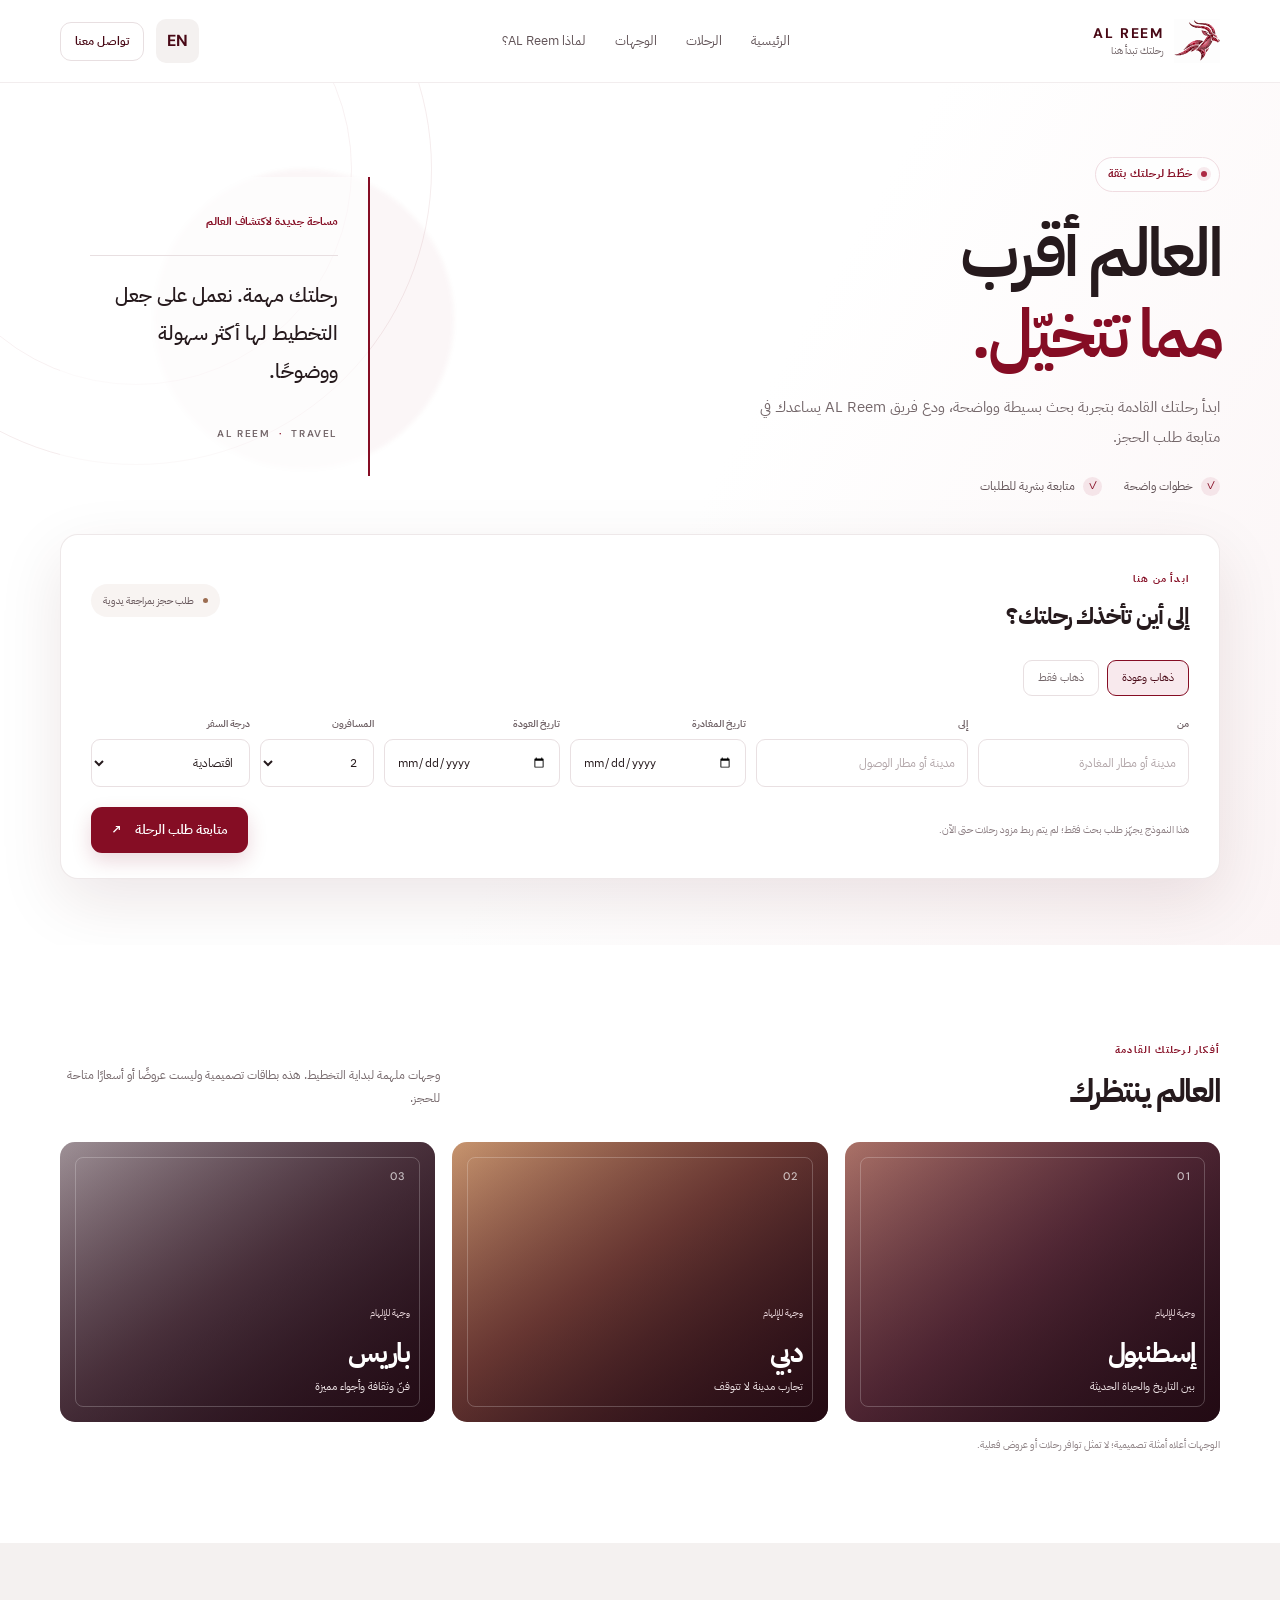
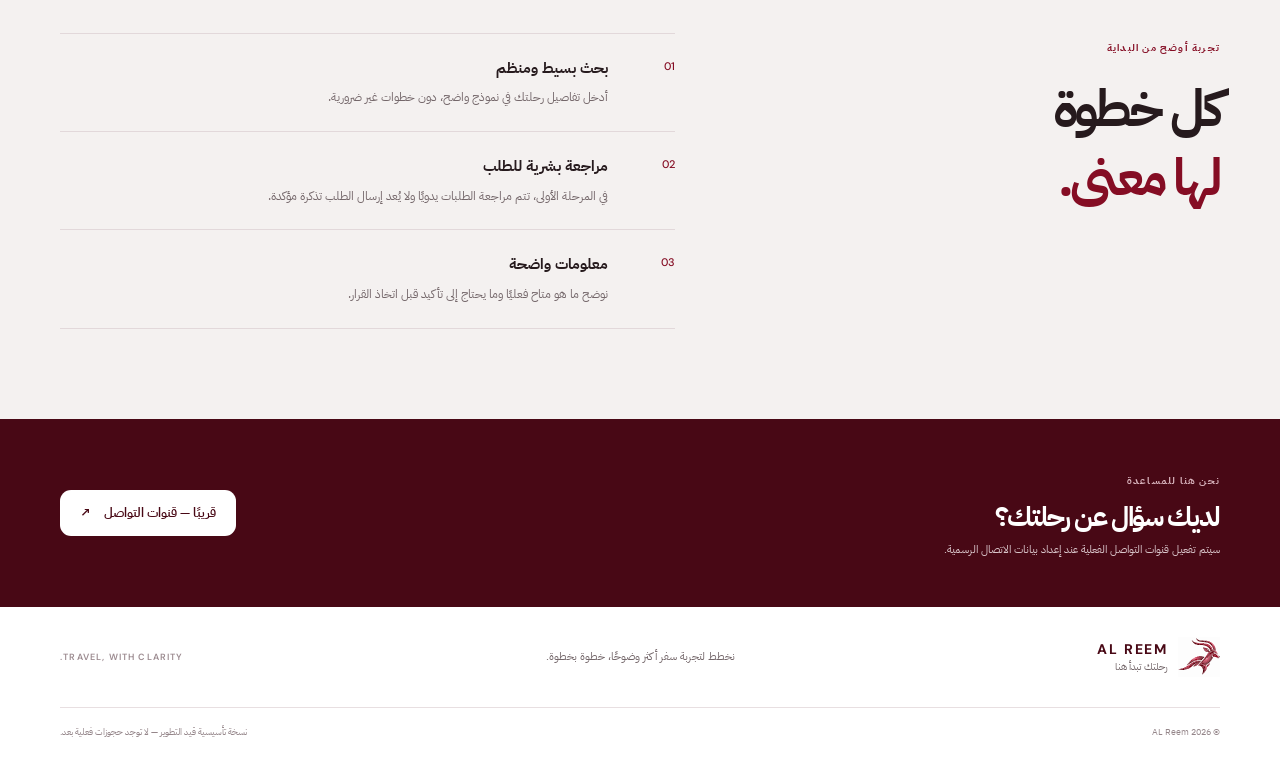
==== index.html @ ea602370 "Point site logo and favicon to original gazelle SVG" ====
<!doctype html>
<html lang="ar" dir="rtl">
<head>
  <meta charset="utf-8">
  <meta name="viewport" content="width=device-width, initial-scale=1">
  <meta name="theme-color" content="#850d24">
  <link rel="icon" type="image/svg+xml" href="./assets/gazelle-original.svg">
  <meta name="description" content="AL Reem — رحلتك تبدأ بخطوة. ابحث عن رحلتك وجهّز طلب الحجز بسهولة.">
  <title>AL Reem | رحلتك تبدأ هنا</title>
  <link rel="preconnect" href="https://fonts.googleapis.com">
  <link rel="preconnect" href="https://fonts.gstatic.com" crossorigin>
  <link href="https://fonts.googleapis.com/css2?family=DM+Sans:wght@400;500;600;700&family=IBM+Plex+Sans+Arabic:wght@400;500;600;700&display=swap" rel="stylesheet">
  <link rel="stylesheet" href="./styles.css">
  <script src="./app.js" defer></script>
</head>
<body>
  <a class="skip-link" href="#main" data-i18n="skip">تجاوز إلى المحتوى</a>
  <header class="site-header">
    <div class="container nav-wrap">
      <a class="brand" href="#home" aria-label="AL Reem home">
        <img class="brand-logo" src="./assets/gazelle-original.svg" alt="شعار الغزال AL Reem" width="46" height="46">
        
        <span class="brand-copy"><strong>AL REEM</strong><small data-i18n="brandTag">رحلتك تبدأ هنا</small></span>
      </a>
      <button class="menu-toggle" id="menuToggle" aria-label="فتح القائمة" aria-expanded="false">☰</button>
      <nav class="main-nav" id="mainNav" aria-label="Main navigation">
        <a href="#home" data-i18n="navHome">الرئيسية</a>
        <a href="#search" data-i18n="navFlights">الرحلات</a>
        <a href="#destinations" data-i18n="navDestinations">الوجهات</a>
        <a href="#why-us" data-i18n="navAbout">لماذا AL Reem؟</a>
      </nav>
      <div class="nav-actions">
        <button class="language-switch" id="languageToggle" type="button" aria-label="Switch language">EN</button>
        <a class="button button-outline button-small" href="#contact" data-i18n="navContact">تواصل معنا</a>
      </div>
    </div>
  </header>

  <main id="main">
    <section class="hero" id="home">
      <div class="hero-glow" aria-hidden="true"></div>
      <div class="container hero-grid">
        <div class="hero-copy">
          <span class="eyebrow"><span class="eyebrow-dot"></span><span data-i18n="eyebrow">خطّط لرحلتك بثقة</span></span>
          <h1 data-i18n="heroTitle">العالم أقرب<br><em>مما تتخيّل.</em></h1>
          <p class="hero-description" data-i18n="heroDescription">ابدأ رحلتك القادمة بتجربة بحث بسيطة وواضحة، ودع فريق AL Reem يساعدك في متابعة طلب الحجز.</p>
          <div class="hero-points">
            <span><i aria-hidden="true">✓</i><span data-i18n="pointOne">خطوات واضحة</span></span>
            <span><i aria-hidden="true">✓</i><span data-i18n="pointTwo">متابعة بشرية للطلبات</span></span>
          </div>
        </div>
        <aside class="hero-note" aria-label="Travel note">
          <span class="note-kicker" data-i18n="noteKicker">مساحة جديدة لاكتشاف العالم</span>
          <div class="note-line"></div>
          <p data-i18n="noteText">رحلتك مهمة. نعمل على جعل التخطيط لها أكثر سهولة ووضوحًا.</p>
          <span class="note-signature">AL REEM <span>·</span> TRAVEL</span>
        </aside>
      </div>
      <div class="container search-container" id="search">
        <div class="search-card">
          <div class="search-heading">
            <div>
              <span class="section-kicker" data-i18n="searchKicker">ابدأ من هنا</span>
              <h2 data-i18n="searchTitle">إلى أين تأخذك رحلتك؟</h2>
            </div>
            <span class="manual-badge"><span></span><span data-i18n="manualBadge">طلب حجز بمراجعة يدوية</span></span>
          </div>
          <form id="flightSearchForm" novalidate>
            <fieldset class="trip-type">
              <legend class="visually-hidden" data-i18n="tripType">نوع الرحلة</legend>
              <label class="radio-pill"><input type="radio" name="tripType" value="round" checked><span data-i18n="roundTrip">ذهاب وعودة</span></label>
              <label class="radio-pill"><input type="radio" name="tripType" value="oneway"><span data-i18n="oneWay">ذهاب فقط</span></label>
            </fieldset>
            <div class="search-fields">
              <label class="field">
                <span data-i18n="fromLabel">من</span>
                <input id="origin" name="origin" autocomplete="off" required placeholder="مدينة أو مطار المغادرة" data-i18n-placeholder="fromPlaceholder">
              </label>
              <div class="route-swap" aria-hidden="true">⇄</div>
              <label class="field">
                <span data-i18n="toLabel">إلى</span>
                <input id="destination" name="destination" autocomplete="off" required placeholder="مدينة أو مطار الوصول" data-i18n-placeholder="toPlaceholder">
              </label>
              <label class="field">
                <span data-i18n="departLabel">تاريخ المغادرة</span>
                <input id="departDate" name="departDate" type="date" required>
              </label>
              <label class="field" id="returnField">
                <span data-i18n="returnLabel">تاريخ العودة</span>
                <input id="returnDate" name="returnDate" type="date">
              </label>
              <label class="field field-passengers">
                <span data-i18n="passengersLabel">المسافرون</span>
                <select name="passengers" id="passengers">
                  <option value="1">1</option><option value="2" selected>2</option><option value="3">3</option><option value="4">4</option><option value="5">5</option><option value="6">6+</option>
                </select>
              </label>
              <label class="field">
                <span data-i18n="cabinLabel">درجة السفر</span>
                <select name="cabin" id="cabin">
                  <option value="economy" data-i18n="economy">اقتصادية</option>
                  <option value="business" data-i18n="business">رجال الأعمال</option>
                  <option value="first" data-i18n="first">الأولى</option>
                </select>
              </label>
            </div>
            <div class="search-footer">
              <p class="form-message" id="formMessage" role="status" aria-live="polite" data-i18n="formHint">هذا النموذج يجهّز طلب بحث فقط؛ لم يتم ربط مزود رحلات حتى الآن.</p>
              <button class="button button-primary search-submit" type="submit"><span data-i18n="searchButton">متابعة طلب الرحلة</span><span aria-hidden="true">↗</span></button>
            </div>
          </form>
        </div>
      </div>
    </section>

    <section class="section destinations-section" id="destinations">
      <div class="container">
        <div class="section-heading">
          <div><span class="section-kicker" data-i18n="destKicker">أفكار لرحلتك القادمة</span><h2 data-i18n="destTitle">العالم ينتظرك</h2></div>
          <p data-i18n="destDescription">وجهات ملهمة لبداية التخطيط. هذه بطاقات تصميمية وليست عروضًا أو أسعارًا متاحة للحجز.</p>
        </div>
        <div class="destination-grid">
          <article class="destination-card destination-istanbul"><div class="destination-overlay"></div><div class="destination-content"><span data-i18n="destLabel">وجهة للإلهام</span><h3 data-i18n="istanbul">إسطنبول</h3><p data-i18n="istanbulDesc">بين التاريخ والحياة الحديثة</p></div><span class="destination-number">01</span></article>
          <article class="destination-card destination-dubai"><div class="destination-overlay"></div><div class="destination-content"><span data-i18n="destLabel">وجهة للإلهام</span><h3 data-i18n="dubai">دبي</h3><p data-i18n="dubaiDesc">تجارب مدينة لا تتوقف</p></div><span class="destination-number">02</span></article>
          <article class="destination-card destination-paris"><div class="destination-overlay"></div><div class="destination-content"><span data-i18n="destLabel">وجهة للإلهام</span><h3 data-i18n="paris">باريس</h3><p data-i18n="parisDesc">فنّ وثقافة وأجواء مميزة</p></div><span class="destination-number">03</span></article>
        </div>
        <p class="demo-disclaimer" data-i18n="destDisclaimer">الوجهات أعلاه أمثلة تصميمية؛ لا تمثل توافر رحلات أو عروض فعلية.</p>
      </div>
    </section>

    <section class="section why-section" id="why-us">
      <div class="container why-grid">
        <div><span class="section-kicker" data-i18n="whyKicker">تجربة أوضح من البداية</span><h2 data-i18n="whyTitle">كل خطوة<br><em>لها معنى.</em></h2></div>
        <div class="benefit-list">
          <article class="benefit"><span class="benefit-index">01</span><div><h3 data-i18n="benefitOneTitle">بحث بسيط ومنظم</h3><p data-i18n="benefitOneText">أدخل تفاصيل رحلتك في نموذج واضح، دون خطوات غير ضرورية.</p></div></article>
          <article class="benefit"><span class="benefit-index">02</span><div><h3 data-i18n="benefitTwoTitle">مراجعة بشرية للطلب</h3><p data-i18n="benefitTwoText">في المرحلة الأولى، تتم مراجعة الطلبات يدويًا ولا يُعد إرسال الطلب تذكرة مؤكدة.</p></div></article>
          <article class="benefit"><span class="benefit-index">03</span><div><h3 data-i18n="benefitThreeTitle">معلومات واضحة</h3><p data-i18n="benefitThreeText">نوضح ما هو متاح فعليًا وما يحتاج إلى تأكيد قبل اتخاذ القرار.</p></div></article>
        </div>
      </div>
    </section>

    <section class="contact-strip" id="contact">
      <div class="container contact-inner"><div><span class="section-kicker" data-i18n="contactKicker">نحن هنا للمساعدة</span><h2 data-i18n="contactTitle">لديك سؤال عن رحلتك؟</h2><p data-i18n="contactText">سيتم تفعيل قنوات التواصل الفعلية عند إعداد بيانات الاتصال الرسمية.</p></div><a class="button button-light" href="mailto:"> <span data-i18n="contactButton">قريبًا — قنوات التواصل</span><span aria-hidden="true">↗</span></a></div>
    </section>
  </main>

  <footer class="site-footer">
    <div class="container footer-top"><a class="brand brand-footer" href="#home"><img class="brand-logo brand-logo-footer" src="./assets/gazelle-original.svg" alt="شعار الغزال AL Reem" width="42" height="42"><span class="brand-copy"><strong>AL REEM</strong><small data-i18n="brandTag">رحلتك تبدأ هنا</small></span></a><p data-i18n="footerText">نخطط لتجربة سفر أكثر وضوحًا، خطوة بخطوة.</p><span class="footer-word">TRAVEL, WITH CLARITY.</span></div>
    <div class="container footer-bottom"><span>© <span id="year"></span> AL Reem</span><span data-i18n="footerDisclaimer">نسخة تأسيسية قيد التطوير — لا توجد حجوزات فعلية بعد.</span></div>
  </footer>
  <dialog class="request-dialog" id="requestDialog" aria-labelledby="dialogTitle">
    <div class="dialog-inner"><button class="dialog-close" id="dialogClose" aria-label="إغلاق">×</button><span class="section-kicker" data-i18n="requestKicker">ملخص طلبك</span><h2 id="dialogTitle" data-i18n="dialogTitle">تفاصيل الرحلة</h2><p id="dialogSummary"></p><div class="dialog-notice" data-i18n="dialogNotice">هذه معاينة محلية فقط. لم يُرسل طلب ولم يتم الاتصال بمزود طيران.</div><button class="button button-primary" id="dialogDone" data-i18n="dialogDone">حسنًا</button></div>
  </dialog>
</body>
</html>
---- styles.css ----
/* 
 * نظام التصميم الأولي لمنصة AL Reem.
 * الألوان والمسافات المركزية معرفة كمتغيرات حتى يمكن تعديل الهوية من مكان واحد.
 * هذه المرحلة واجهة أمامية فقط؛ لا تتضمن اتصالًا بقاعدة بيانات أو مزود طيران.
 */
:root{color-scheme:light;--red:#850d24;--red-deep:#480815;--red-soft:#f8e9ed;--white:#fff;--paper:#f4f1f0;--ink:#261a1d;--muted:#74676a;--line:#e8dfe1;--gold:#d7b8a0;--radius:18px;--shadow:0 22px 65px rgba(72,8,21,.10);--font-ar:"IBM Plex Sans Arabic",sans-serif;--font-en:"DM Sans","IBM Plex Sans Arabic",sans-serif}
[hidden]{display:none!important}*{box-sizing:border-box}html{scroll-behavior:smooth;scroll-padding-top:90px}body{margin:0;background:var(--white);color:var(--ink);font-family:var(--font-ar);line-height:1.7}body[lang="en"]{font-family:var(--font-en)}a{color:inherit;text-decoration:none}button,input,select{font:inherit}button,a,input,select{ -webkit-tap-highlight-color:transparent}button:focus-visible,a:focus-visible,input:focus-visible,select:focus-visible{outline:3px solid #c77b8c;outline-offset:3px}.container{width:min(1160px,calc(100% - 44px));margin-inline:auto}.skip-link{position:absolute;top:-100px;inset-inline-start:12px;background:var(--white);padding:10px 14px;z-index:99}.skip-link:focus{top:12px}.site-header{position:sticky;top:0;z-index:20;background:rgba(255,255,255,.94);backdrop-filter:blur(16px);border-bottom:1px solid rgba(72,8,21,.07)}.nav-wrap{height:82px;display:flex;align-items:center;justify-content:space-between;gap:26px}.brand{display:inline-flex;align-items:center;gap:11px;flex-shrink:0}.brand-mark{display:grid;place-items:center;width:42px;height:42px;border-radius:14px 14px 14px 4px;background:var(--red);color:white;font-family:var(--font-en);font-size:12px;font-weight:700;letter-spacing:-.06em}.brand-copy{display:flex;flex-direction:column;line-height:1.2;gap:4px}.brand-copy strong{font-family:var(--font-en);letter-spacing:.13em;font-size:14px;color:var(--red-deep)}.brand-copy small{font-size:10px;color:var(--muted)}.main-nav{display:flex;align-items:center;gap:29px;font-size:13px;color:#625458}.main-nav a{transition:color .2s}.main-nav a:hover{color:var(--red)}.nav-actions{display:flex;align-items:center;gap:12px}.language-switch{border:0;background:var(--paper);border-radius:10px;padding:8px 11px;color:var(--red-deep);font-family:var(--font-en);font-weight:700;cursor:pointer}.button{min-height:46px;display:inline-flex;align-items:center;justify-content:center;gap:13px;padding:11px 19px;border:1px solid transparent;border-radius:11px;font-weight:600;font-size:13px;cursor:pointer;transition:transform .2s,background .2s,border-color .2s}.button:hover{transform:translateY(-1px)}.button-small{min-height:39px;padding:8px 14px;font-size:12px}.button-outline{border-color:var(--line);background:white;color:var(--red-deep)}.button-outline:hover{border-color:var(--red)}.button-primary{background:var(--red);color:white;box-shadow:0 8px 20px rgba(133,13,36,.16)}.button-primary:hover{background:var(--red-deep)}.button-light{background:white;color:var(--red-deep)}.menu-toggle{display:none;border:1px solid var(--line);background:white;border-radius:10px;width:42px;height:42px;color:var(--red);font-size:20px}
.hero{position:relative;overflow:hidden;padding:74px 0 66px;background:linear-gradient(120deg,#fff 0%,#fff 53%,#fbf4f5 100%)}.hero:before{content:"";position:absolute;inset-block-start:-210px;inset-inline-end:-160px;width:590px;height:590px;border:1px solid rgba(133,13,36,.08);border-radius:50%;pointer-events:none}.hero:after{content:"";position:absolute;inset-block-start:-130px;inset-inline-end:-80px;width:430px;height:430px;border:1px solid rgba(133,13,36,.06);border-radius:50%;pointer-events:none}.hero-glow{position:absolute;inset-inline-end:12%;top:10%;width:300px;height:300px;border-radius:50%;background:rgba(133,13,36,.035);filter:blur(2px)}.hero-grid{position:relative;z-index:1;display:grid;grid-template-columns:1.2fr .8fr;align-items:center;gap:90px;min-height:320px}.eyebrow,.section-kicker{display:inline-flex;align-items:center;gap:9px;color:var(--red);font-size:11px;font-weight:700;letter-spacing:.02em}.eyebrow{padding:7px 12px;border:1px solid #f0dce1;border-radius:99px;background:rgba(255,255,255,.7)}.eyebrow-dot,.manual-badge span:first-child{width:6px;height:6px;background:#ad2944;border-radius:50%;box-shadow:0 0 0 4px rgba(173,41,68,.09)}h1,h2,h3,p{margin-top:0}.hero h1{margin:21px 0 16px;font-size:clamp(42px,5.4vw,68px);line-height:1.2;letter-spacing:-.055em;font-weight:600}.hero h1 em,.why-grid h2 em{font-style:normal;color:var(--red)}.hero-description{max-width:490px;color:var(--muted);font-size:15px;line-height:2;margin-bottom:24px}.hero-points{display:flex;gap:22px;flex-wrap:wrap;color:#5f5054;font-size:12px}.hero-points span{display:inline-flex;align-items:center;gap:8px}.hero-points i{font-style:normal;display:grid;place-items:center;width:19px;height:19px;background:#f5e5e9;border-radius:50%;color:var(--red);font-size:11px}.hero-note{justify-self:end;width:min(100%,310px);padding:30px;border-inline-start:2px solid var(--red);background:rgba(255,255,255,.66)}.note-kicker{color:var(--red);font-size:11px;font-weight:700}.note-line{height:1px;background:var(--line);margin:20px 0}.hero-note p{font-size:20px;line-height:1.9;font-weight:500;margin-bottom:29px}.note-signature{font:600 10px var(--font-en);letter-spacing:.16em;color:var(--muted)}.note-signature span{color:var(--red);padding-inline:5px}
.search-container{position:relative;z-index:3;margin-top:38px}.search-card{padding:29px 30px 25px;background:white;border:1px solid rgba(72,8,21,.09);border-radius:var(--radius);box-shadow:var(--shadow)}.search-heading{display:flex;align-items:center;justify-content:space-between;gap:20px;margin-bottom:23px}.section-kicker{font-size:10px;text-transform:uppercase;letter-spacing:.12em}.search-heading h2{font-size:23px;letter-spacing:-.04em;margin:6px 0 0}.manual-badge{display:inline-flex;align-items:center;gap:9px;padding:8px 12px;background:#f8f4f2;border-radius:99px;font-size:10px;color:#655559;white-space:nowrap}.manual-badge span:first-child{width:5px;height:5px;box-shadow:none;background:#9c6d51}.trip-type{border:0;padding:0;margin:0 0 19px;display:flex;gap:8px}.radio-pill{position:relative;cursor:pointer}.radio-pill input{position:absolute;opacity:0;pointer-events:none}.radio-pill span{display:block;padding:8px 14px;border:1px solid var(--line);border-radius:9px;font-size:11px;color:var(--muted)}.radio-pill input:checked+span{border-color:var(--red);background:var(--red-soft);color:var(--red-deep)}.radio-pill input:focus-visible+span{outline:3px solid #c77b8c;outline-offset:3px}.search-fields{display:grid;grid-template-columns:1.2fr 1.2fr 1fr 1fr .65fr .9fr;gap:10px;align-items:end}.field{display:flex;flex-direction:column;gap:7px;min-width:0}.field>span{font-size:10px;font-weight:600;color:#6c5e62}.field input,.field select{width:100%;height:48px;min-width:0;padding:0 12px;border:1px solid #e9e0e2;border-radius:9px;background:#fff;color:var(--ink);font-size:12px}.field input::placeholder{color:#b1a5a8}.field input[aria-invalid="true"],.field select[aria-invalid="true"]{border-color:#b4233c;box-shadow:0 0 0 2px rgba(180,35,60,.10)}.field select{cursor:pointer}.route-swap{display:none}.search-footer{display:flex;align-items:center;justify-content:space-between;gap:20px;margin-top:20px}.form-message{margin:0;color:#8a7c80;font-size:10px;line-height:1.8}.search-submit{flex-shrink:0}
.section{padding:90px 0}.destinations-section{background:#fff}.section-heading{display:flex;justify-content:space-between;align-items:end;gap:30px;margin-bottom:29px}.section-heading h2,.contact-inner h2{font-size:32px;line-height:1.35;letter-spacing:-.05em;margin:7px 0 0}.section-heading>p{max-width:380px;color:var(--muted);font-size:12px;line-height:1.9;margin-bottom:3px}.destination-grid{display:grid;grid-template-columns:repeat(3,1fr);gap:17px}.destination-card{position:relative;isolation:isolate;overflow:hidden;min-height:280px;border-radius:15px;background:#5e2936;color:white;display:flex;align-items:end;padding:25px}.destination-card:before,.destination-card:after{content:"";position:absolute;z-index:-1;inset:0}.destination-card:before{background:linear-gradient(145deg,rgba(72,8,21,.1),rgba(34,8,16,.88))}.destination-card:after{inset:15px;border:1px solid rgba(255,255,255,.22);border-radius:8px;pointer-events:none}.destination-istanbul{background:linear-gradient(140deg,#b67e71 0%,#734052 48%,#281c2d 100%)}.destination-dubai{background:linear-gradient(145deg,#d6a579 0%,#9a5b4c 44%,#341c28 100%)}.destination-paris{background:linear-gradient(145deg,#a8a0a5 0%,#665360 48%,#241a2c 100%)}.destination-content{position:relative;z-index:1}.destination-content>span{font-size:9px;color:#ead7dc}.destination-content h3{font-size:27px;margin:6px 0 1px;letter-spacing:-.04em}.destination-content p{font-size:11px;color:#f1e7e9;margin:0}.destination-number{position:absolute;inset-block-start:27px;inset-inline-start:29px;font:500 11px var(--font-en);letter-spacing:.12em;color:rgba(255,255,255,.7)}.demo-disclaimer{margin:14px 0 0;color:#8d8184;font-size:10px}.why-section{background:var(--paper)}.why-grid{display:grid;grid-template-columns:.85fr 1.15fr;gap:90px}.why-grid h2{font-size:clamp(37px,4vw,53px);line-height:1.35;letter-spacing:-.06em;margin:14px 0 0}.benefit-list{border-top:1px solid #e2d8da}.benefit{display:grid;grid-template-columns:50px 1fr;gap:17px;padding:22px 0;border-bottom:1px solid #e2d8da}.benefit-index{font:500 11px var(--font-en);color:var(--red);padding-top:3px}.benefit h3{font-size:15px;margin:0 0 5px}.benefit p{font-size:12px;color:var(--muted);line-height:1.9;margin:0;max-width:450px}.contact-strip{background:var(--red-deep);color:white;padding:47px 0}.contact-inner{display:flex;justify-content:space-between;align-items:center;gap:25px}.contact-inner .section-kicker{color:#d9b5be}.contact-inner h2{font-size:27px;margin:6px 0}.contact-inner p{font-size:11px;color:#d9c5ca;margin:0}.site-footer{background:#fff}.footer-top{display:flex;align-items:center;justify-content:space-between;gap:24px;padding:29px 0;border-bottom:1px solid var(--line)}.brand-footer .brand-mark{background:var(--red-deep)}.footer-top>p{margin:0;color:var(--muted);font-size:11px}.footer-word{font:600 9px var(--font-en);letter-spacing:.13em;color:#9c8b90}.footer-bottom{display:flex;justify-content:space-between;gap:20px;padding:17px 0 22px;color:#95868a;font-size:9px}.request-dialog{width:min(450px,calc(100% - 28px));padding:0;border:0;border-radius:18px;box-shadow:0 30px 100px rgba(30,0,8,.25);color:var(--ink)}.request-dialog::backdrop{background:rgba(30,0,8,.48);backdrop-filter:blur(3px)}.dialog-inner{position:relative;padding:30px}.dialog-close{position:absolute;top:15px;inset-inline-end:17px;border:0;background:var(--paper);border-radius:50%;width:31px;height:31px;font-size:22px;cursor:pointer;color:var(--red)}.dialog-inner h2{margin:8px 0 12px;font-size:25px}.dialog-inner>p{font-size:13px;line-height:2;color:var(--muted);white-space:pre-line}.dialog-notice{padding:12px;border-radius:9px;background:#fbf3e9;color:#7b5638;font-size:11px;line-height:1.8;margin-bottom:20px}.visually-hidden{position:absolute;width:1px;height:1px;padding:0;margin:-1px;overflow:hidden;clip:rect(0,0,0,0);white-space:nowrap;border:0}
html[dir="ltr"] .hero-note{justify-self:start;border-inline-start:0;border-inline-end:2px solid var(--red)}html[dir="ltr"] .destination-number{inset-inline-start:auto;inset-inline-end:29px}html[dir="ltr"] .brand-copy strong{letter-spacing:.13em}
@media(max-width:1000px){.main-nav{gap:17px}.hero-grid{gap:45px}.search-fields{grid-template-columns:repeat(3,minmax(0,1fr))}.field-passengers{grid-column:auto}.why-grid{gap:50px}}
@media(max-width:720px){.container{width:min(100% - 30px,560px)}.nav-wrap{height:70px;gap:12px}.menu-toggle{display:block;order:3}.main-nav{display:none;position:absolute;top:69px;inset-inline:0;background:white;border-bottom:1px solid var(--line);padding:14px 22px 20px;flex-direction:column;align-items:stretch;gap:0;box-shadow:0 14px 22px rgba(72,8,21,.07)}.main-nav.is-open{display:flex}.main-nav a{padding:11px 0;border-bottom:1px solid #f3edef}.main-nav a:last-child{border-bottom:0}.nav-actions{margin-inline-start:auto}.nav-actions .button{display:none}.brand-mark{width:38px;height:38px}.hero{padding:48px 0 35px}.hero-grid{grid-template-columns:1fr;gap:27px;min-height:auto}.hero h1{font-size:47px;margin-top:17px}.hero-description{font-size:13px}.hero-note{justify-self:stretch;width:100%;padding:18px 21px}.hero-note p{font-size:16px;margin-bottom:16px}.note-line{margin:11px 0}.hero-note .note-signature{display:none}.search-container{margin-top:27px}.search-card{padding:21px 17px 18px;border-radius:14px}.search-heading{align-items:start;flex-direction:column;gap:12px}.search-heading h2{font-size:21px}.search-fields{grid-template-columns:repeat(2,minmax(0,1fr));gap:12px}.field input,.field select{height:46px;font-size:11px;padding-inline:9px}.search-footer{align-items:stretch;flex-direction:column;gap:13px}.search-submit{width:100%}.section{padding:61px 0}.section-heading{align-items:start;flex-direction:column;gap:10px}.section-heading h2,.contact-inner h2{font-size:28px}.section-heading>p{margin:0}.destination-grid{grid-template-columns:1fr;gap:12px}.destination-card{min-height:220px}.why-grid{grid-template-columns:1fr;gap:30px}.why-grid h2{font-size:42px}.benefit{grid-template-columns:36px 1fr}.contact-inner{align-items:start;flex-direction:column}.footer-top{align-items:start;flex-direction:column;gap:14px}.footer-bottom{align-items:start;flex-direction:column;gap:5px}.manual-badge{font-size:9px}.radio-pill span{font-size:10px}}
@media(max-width:380px){.container{width:calc(100% - 22px)}.brand-copy strong{font-size:12px}.brand-copy small{font-size:9px}.nav-wrap{gap:8px}.language-switch{padding:7px 8px}.hero h1{font-size:41px}.search-fields{grid-template-columns:1fr}.field-passengers{grid-column:auto}.search-card{padding-inline:13px}.manual-badge{white-space:normal}}
@media(prefers-reduced-motion:reduce){*,*::before,*::after{scroll-behavior:auto!important;transition:none!important;animation:none!important}}

/* AL Reem gazelle brand mark */
.brand-logo{display:block;width:46px;height:46px;object-fit:contain;flex:0 0 46px;}
.brand-logo-footer{width:42px;height:42px;flex-basis:42px;}
.brand{display:inline-flex;align-items:center;gap:10px;}
@media(max-width:600px){.brand-logo{width:38px;height:38px;flex-basis:38px;}.brand-logo-footer{width:40px;height:40px;flex-basis:40px;}}
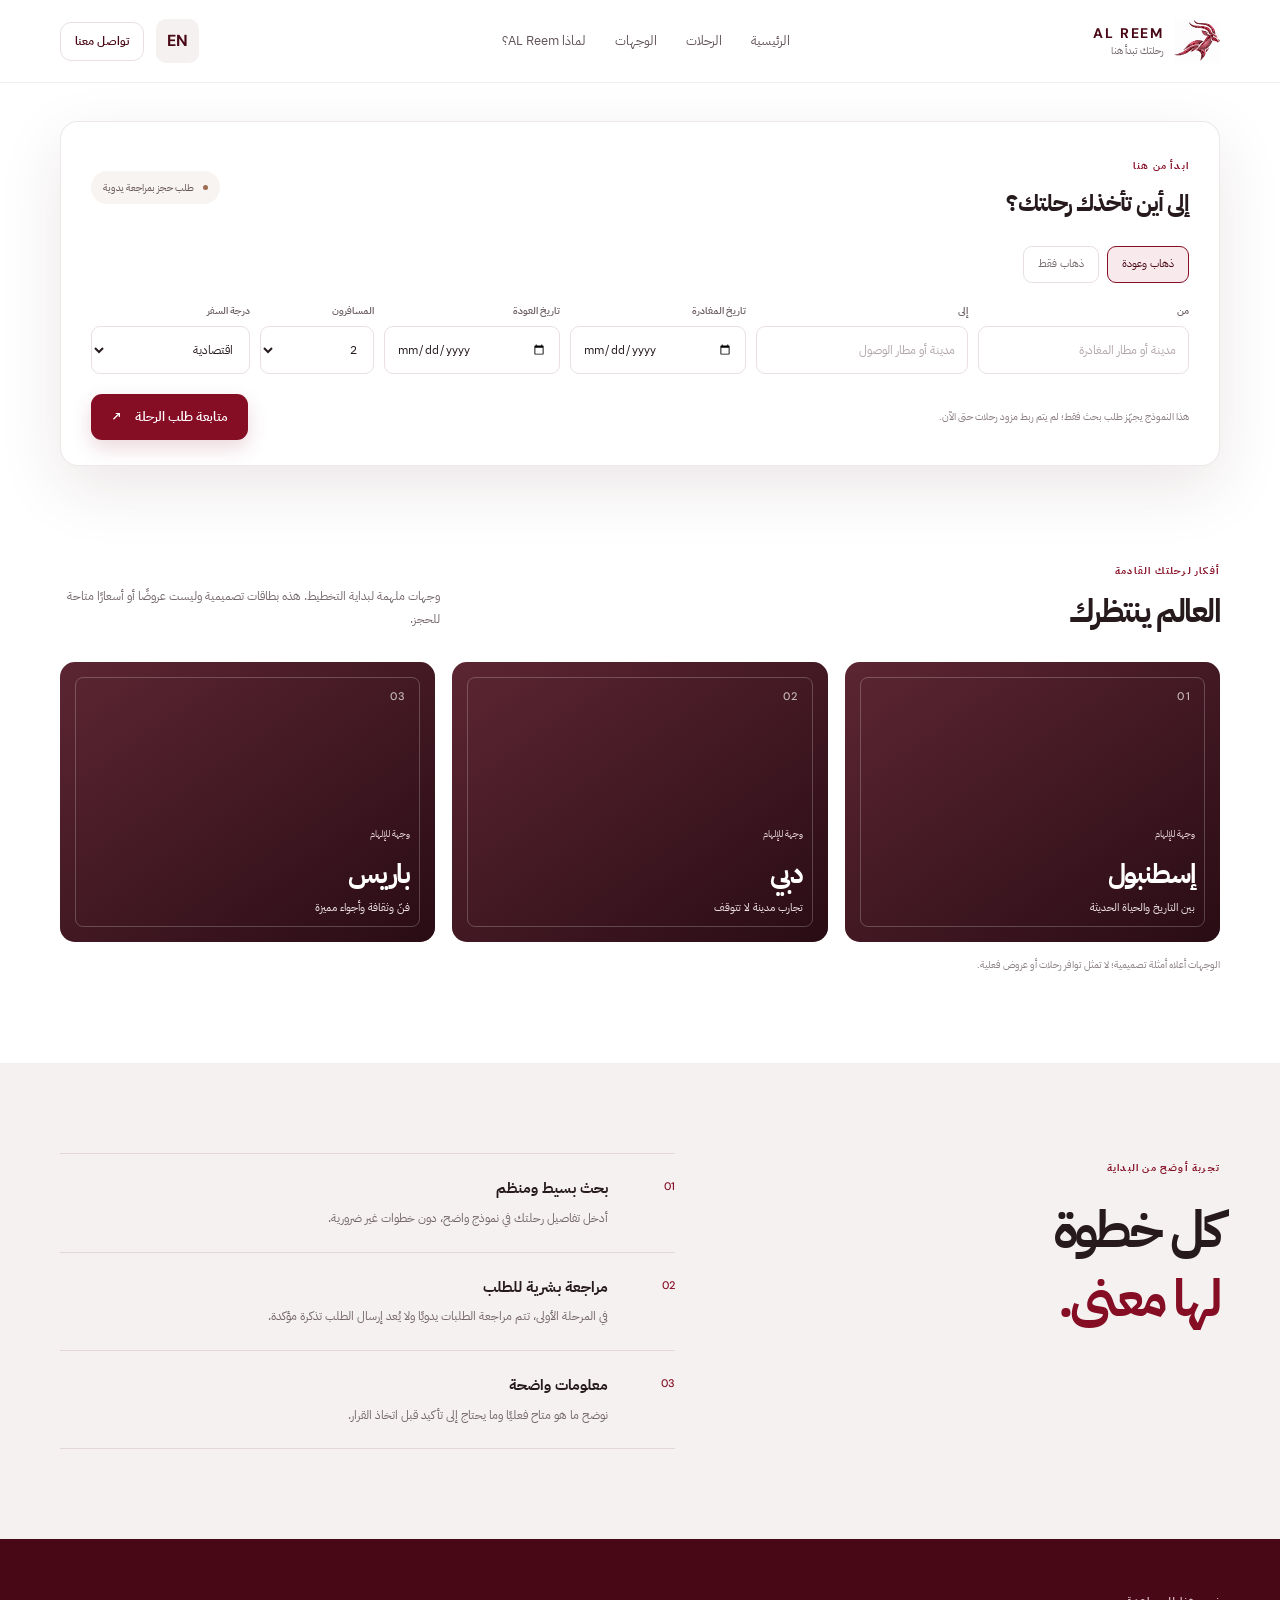
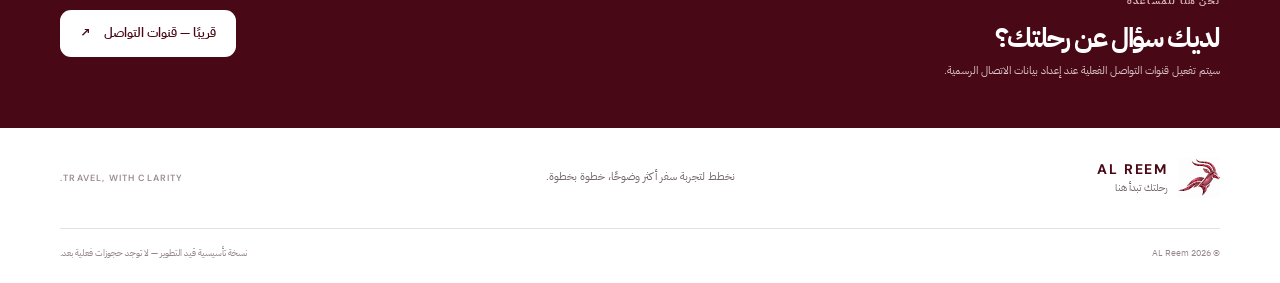
==== commit 540d7339: "Remove homepage intro and prioritize flight search" ====
--- a/index.html
+++ b/index.html
@@ -37,25 +37,7 @@
   </header>
 
   <main id="main">
-    <section class="hero" id="home">
-      <div class="hero-glow" aria-hidden="true"></div>
-      <div class="container hero-grid">
-        <div class="hero-copy">
-          <span class="eyebrow"><span class="eyebrow-dot"></span><span data-i18n="eyebrow">خطّط لرحلتك بثقة</span></span>
-          <h1 data-i18n="heroTitle">العالم أقرب<br><em>مما تتخيّل.</em></h1>
-          <p class="hero-description" data-i18n="heroDescription">ابدأ رحلتك القادمة بتجربة بحث بسيطة وواضحة، ودع فريق AL Reem يساعدك في متابعة طلب الحجز.</p>
-          <div class="hero-points">
-            <span><i aria-hidden="true">✓</i><span data-i18n="pointOne">خطوات واضحة</span></span>
-            <span><i aria-hidden="true">✓</i><span data-i18n="pointTwo">متابعة بشرية للطلبات</span></span>
-          </div>
-        </div>
-        <aside class="hero-note" aria-label="Travel note">
-          <span class="note-kicker" data-i18n="noteKicker">مساحة جديدة لاكتشاف العالم</span>
-          <div class="note-line"></div>
-          <p data-i18n="noteText">رحلتك مهمة. نعمل على جعل التخطيط لها أكثر سهولة ووضوحًا.</p>
-          <span class="note-signature">AL REEM <span>·</span> TRAVEL</span>
-        </aside>
-      </div>
+    <section class="search-section" id="home">
       <div class="container search-container" id="search">
         <div class="search-card">
           <div class="search-heading">
--- a/styles.css
+++ b/styles.css
@@ -7,7 +7,10 @@
 [hidden]{display:none!important}*{box-sizing:border-box}html{scroll-behavior:smooth;scroll-padding-top:90px}body{margin:0;background:var(--white);color:var(--ink);font-family:var(--font-ar);line-height:1.7}body[lang="en"]{font-family:var(--font-en)}a{color:inherit;text-decoration:none}button,input,select{font:inherit}button,a,input,select{ -webkit-tap-highlight-color:transparent}button:focus-visible,a:focus-visible,input:focus-visible,select:focus-visible{outline:3px solid #c77b8c;outline-offset:3px}.container{width:min(1160px,calc(100% - 44px));margin-inline:auto}.skip-link{position:absolute;top:-100px;inset-inline-start:12px;background:var(--white);padding:10px 14px;z-index:99}.skip-link:focus{top:12px}.site-header{position:sticky;top:0;z-index:20;background:rgba(255,255,255,.94);backdrop-filter:blur(16px);border-bottom:1px solid rgba(72,8,21,.07)}.nav-wrap{height:82px;display:flex;align-items:center;justify-content:space-between;gap:26px}.brand{display:inline-flex;align-items:center;gap:11px;flex-shrink:0}.brand-mark{display:grid;place-items:center;width:42px;height:42px;border-radius:14px 14px 14px 4px;background:var(--red);color:white;font-family:var(--font-en);font-size:12px;font-weight:700;letter-spacing:-.06em}.brand-copy{display:flex;flex-direction:column;line-height:1.2;gap:4px}.brand-copy strong{font-family:var(--font-en);letter-spacing:.13em;font-size:14px;color:var(--red-deep)}.brand-copy small{font-size:10px;color:var(--muted)}.main-nav{display:flex;align-items:center;gap:29px;font-size:13px;color:#625458}.main-nav a{transition:color .2s}.main-nav a:hover{color:var(--red)}.nav-actions{display:flex;align-items:center;gap:12px}.language-switch{border:0;background:var(--paper);border-radius:10px;padding:8px 11px;color:var(--red-deep);font-family:var(--font-en);font-weight:700;cursor:pointer}.button{min-height:46px;display:inline-flex;align-items:center;justify-content:center;gap:13px;padding:11px 19px;border:1px solid transparent;border-radius:11px;font-weight:600;font-size:13px;cursor:pointer;transition:transform .2s,background .2s,border-color .2s}.button:hover{transform:translateY(-1px)}.button-small{min-height:39px;padding:8px 14px;font-size:12px}.button-outline{border-color:var(--line);background:white;color:var(--red-deep)}.button-outline:hover{border-color:var(--red)}.button-primary{background:var(--red);color:white;box-shadow:0 8px 20px rgba(133,13,36,.16)}.button-primary:hover{background:var(--red-deep)}.button-light{background:white;color:var(--red-deep)}.menu-toggle{display:none;border:1px solid var(--line);background:white;border-radius:10px;width:42px;height:42px;color:var(--red);font-size:20px}
 .hero{position:relative;overflow:hidden;padding:74px 0 66px;background:linear-gradient(120deg,#fff 0%,#fff 53%,#fbf4f5 100%)}.hero:before{content:"";position:absolute;inset-block-start:-210px;inset-inline-end:-160px;width:590px;height:590px;border:1px solid rgba(133,13,36,.08);border-radius:50%;pointer-events:none}.hero:after{content:"";position:absolute;inset-block-start:-130px;inset-inline-end:-80px;width:430px;height:430px;border:1px solid rgba(133,13,36,.06);border-radius:50%;pointer-events:none}.hero-glow{position:absolute;inset-inline-end:12%;top:10%;width:300px;height:300px;border-radius:50%;background:rgba(133,13,36,.035);filter:blur(2px)}.hero-grid{position:relative;z-index:1;display:grid;grid-template-columns:1.2fr .8fr;align-items:center;gap:90px;min-height:320px}.eyebrow,.section-kicker{display:inline-flex;align-items:center;gap:9px;color:var(--red);font-size:11px;font-weight:700;letter-spacing:.02em}.eyebrow{padding:7px 12px;border:1px solid #f0dce1;border-radius:99px;background:rgba(255,255,255,.7)}.eyebrow-dot,.manual-badge span:first-child{width:6px;height:6px;background:#ad2944;border-radius:50%;box-shadow:0 0 0 4px rgba(173,41,68,.09)}h1,h2,h3,p{margin-top:0}.hero h1{margin:21px 0 16px;font-size:clamp(42px,5.4vw,68px);line-height:1.2;letter-spacing:-.055em;font-weight:600}.hero h1 em,.why-grid h2 em{font-style:normal;color:var(--red)}.hero-description{max-width:490px;color:var(--muted);font-size:15px;line-height:2;margin-bottom:24px}.hero-points{display:flex;gap:22px;flex-wrap:wrap;color:#5f5054;font-size:12px}.hero-points span{display:inline-flex;align-items:center;gap:8px}.hero-points i{font-style:normal;display:grid;place-items:center;width:19px;height:19px;background:#f5e5e9;border-radius:50%;color:var(--red);font-size:11px}.hero-note{justify-self:end;width:min(100%,310px);padding:30px;border-inline-start:2px solid var(--red);background:rgba(255,255,255,.66)}.note-kicker{color:var(--red);font-size:11px;font-weight:700}.note-line{height:1px;background:var(--line);margin:20px 0}.hero-note p{font-size:20px;line-height:1.9;font-weight:500;margin-bottom:29px}.note-signature{font:600 10px var(--font-en);letter-spacing:.16em;color:var(--muted)}.note-signature span{color:var(--red);padding-inline:5px}
 .search-container{position:relative;z-index:3;margin-top:38px}.search-card{padding:29px 30px 25px;background:white;border:1px solid rgba(72,8,21,.09);border-radius:var(--radius);box-shadow:var(--shadow)}.search-heading{display:flex;align-items:center;justify-content:space-between;gap:20px;margin-bottom:23px}.section-kicker{font-size:10px;text-transform:uppercase;letter-spacing:.12em}.search-heading h2{font-size:23px;letter-spacing:-.04em;margin:6px 0 0}.manual-badge{display:inline-flex;align-items:center;gap:9px;padding:8px 12px;background:#f8f4f2;border-radius:99px;font-size:10px;color:#655559;white-space:nowrap}.manual-badge span:first-child{width:5px;height:5px;box-shadow:none;background:#9c6d51}.trip-type{border:0;padding:0;margin:0 0 19px;display:flex;gap:8px}.radio-pill{position:relative;cursor:pointer}.radio-pill input{position:absolute;opacity:0;pointer-events:none}.radio-pill span{display:block;padding:8px 14px;border:1px solid var(--line);border-radius:9px;font-size:11px;color:var(--muted)}.radio-pill input:checked+span{border-color:var(--red);background:var(--red-soft);color:var(--red-deep)}.radio-pill input:focus-visible+span{outline:3px solid #c77b8c;outline-offset:3px}.search-fields{display:grid;grid-template-columns:1.2fr 1.2fr 1fr 1fr .65fr .9fr;gap:10px;align-items:end}.field{display:flex;flex-direction:column;gap:7px;min-width:0}.field>span{font-size:10px;font-weight:600;color:#6c5e62}.field input,.field select{width:100%;height:48px;min-width:0;padding:0 12px;border:1px solid #e9e0e2;border-radius:9px;background:#fff;color:var(--ink);font-size:12px}.field input::placeholder{color:#b1a5a8}.field input[aria-invalid="true"],.field select[aria-invalid="true"]{border-color:#b4233c;box-shadow:0 0 0 2px rgba(180,35,60,.10)}.field select{cursor:pointer}.route-swap{display:none}.search-footer{display:flex;align-items:center;justify-content:space-between;gap:20px;margin-top:20px}.form-message{margin:0;color:#8a7c80;font-size:10px;line-height:1.8}.search-submit{flex-shrink:0}
-.section{padding:90px 0}.destinations-section{background:#fff}.section-heading{display:flex;justify-content:space-between;align-items:end;gap:30px;margin-bottom:29px}.section-heading h2,.contact-inner h2{font-size:32px;line-height:1.35;letter-spacing:-.05em;margin:7px 0 0}.section-heading>p{max-width:380px;color:var(--muted);font-size:12px;line-height:1.9;margin-bottom:3px}.destination-grid{display:grid;grid-template-columns:repeat(3,1fr);gap:17px}.destination-card{position:relative;isolation:isolate;overflow:hidden;min-height:280px;border-radius:15px;background:#5e2936;color:white;display:flex;align-items:end;padding:25px}.destination-card:before,.destination-card:after{content:"";position:absolute;z-index:-1;inset:0}.destination-card:before{background:linear-gradient(145deg,rgba(72,8,21,.1),rgba(34,8,16,.88))}.destination-card:after{inset:15px;border:1px solid rgba(255,255,255,.22);border-radius:8px;pointer-events:none}.destination-istanbul{background:linear-gradient(140deg,#b67e71 0%,#734052 48%,#281c2d 100%)}.destination-dubai{background:linear-gradient(145deg,#d6a579 0%,#9a5b4c 44%,#341c28 100%)}.destination-paris{background:linear-gradient(145deg,#a8a0a5 0%,#665360 48%,#241a2c 100%)}.destination-content{position:relative;z-index:1}.destination-content>span{font-size:9px;color:#ead7dc}.destination-content h3{font-size:27px;margin:6px 0 1px;letter-spacing:-.04em}.destination-content p{font-size:11px;color:#f1e7e9;margin:0}.destination-number{position:absolute;inset-block-start:27px;inset-inline-start:29px;font:500 11px var(--font-en);letter-spacing:.12em;color:rgba(255,255,255,.7)}.demo-disclaimer{margin:14px 0 0;color:#8d8184;font-size:10px}.why-section{background:var(--paper)}.why-grid{display:grid;grid-template-columns:.85fr 1.15fr;gap:90px}.why-grid h2{font-size:clamp(37px,4vw,53px);line-height:1.35;letter-spacing:-.06em;margin:14px 0 0}.benefit-list{border-top:1px solid #e2d8da}.benefit{display:grid;grid-template-columns:50px 1fr;gap:17px;padding:22px 0;border-bottom:1px solid #e2d8da}.benefit-index{font:500 11px var(--font-en);color:var(--red);padding-top:3px}.benefit h3{font-size:15px;margin:0 0 5px}.benefit p{font-size:12px;color:var(--muted);line-height:1.9;margin:0;max-width:450px}.contact-strip{background:var(--red-deep);color:white;padding:47px 0}.contact-inner{display:flex;justify-content:space-between;align-items:center;gap:25px}.contact-inner .section-kicker{color:#d9b5be}.contact-inner h2{font-size:27px;margin:6px 0}.contact-inner p{font-size:11px;color:#d9c5ca;margin:0}.site-footer{background:#fff}.footer-top{display:flex;align-items:center;justify-content:space-between;gap:24px;padding:29px 0;border-bottom:1px solid var(--line)}.brand-footer .brand-mark{background:var(--red-deep)}.footer-top>p{margin:0;color:var(--muted);font-size:11px}.footer-word{font:600 9px var(--font-en);letter-spacing:.13em;color:#9c8b90}.footer-bottom{display:flex;justify-content:space-between;gap:20px;padding:17px 0 22px;color:#95868a;font-size:9px}.request-dialog{width:min(450px,calc(100% - 28px));padding:0;border:0;border-radius:18px;box-shadow:0 30px 100px rgba(30,0,8,.25);color:var(--ink)}.request-dialog::backdrop{background:rgba(30,0,8,.48);backdrop-filter:blur(3px)}.dialog-inner{position:relative;padding:30px}.dialog-close{position:absolute;top:15px;inset-inline-end:17px;border:0;background:var(--paper);border-radius:50%;width:31px;height:31px;font-size:22px;cursor:pointer;color:var(--red)}.dialog-inner h2{margin:8px 0 12px;font-size:25px}.dialog-inner>p{font-size:13px;line-height:2;color:var(--muted);white-space:pre-line}.dialog-notice{padding:12px;border-radius:9px;background:#fbf3e9;color:#7b5638;font-size:11px;line-height:1.8;margin-bottom:20px}.visually-hidden{position:absolute;width:1px;height:1px;padding:0;margin:-1px;overflow:hidden;clip:rect(0,0,0,0);white-space:nowrap;border:0}
+.section{padding:90px 0}.destinations-section{background:#fff}.section-heading{display:flex;justify-content:space-between;align-items:end;gap:30px;margin-bottom:29px}.section-heading h2,.contact-inner h2{font-size:32px;line-height:1.35;letter-spacing:-.05em;margin:7px 0 0}.section-heading>p{max-width:380px;color:var(--muted);font-size:12px;line-height:1.9;margin-bottom:3px}.destination-grid{display:grid;grid-template-columns:repeat(3,1fr);gap:17px}.destination-card{position:relative;isolation:isolate;overflow:hidden;min-height:280px;border-radius:15px;background:#5e2936;color:white;display:flex;align-items:end;padding:25px}.destination-card:before,.destination-card:after{content:"";position:absolute;z-index:-1;inset:0}.destination-card:before{background:linear-gradient(145deg,rgba(72,8,21,.1),rgba(34,8,16,.88))}.destination-card:after{inset:15px;border:1px solid rgba(255,255,255,.22);border-radius:8px;pointer-events:none}.destination-istanbul{background-color:#5e2936;background-image:url("https://images.unsplash.com/photo-1541432901042-2d8bd64b4a9b?auto=format&fit=crop&w=1400&q=85");background-size:cover;background-position:center 48%;transition:background-size .45s ease,background-position .45s ease}
+.destination-istanbul:hover{background-position:center 44%}.destination-dubai{background-color:#5e2936;background-image:url("https://images.unsplash.com/photo-1512453979798-5ea266f8880c?auto=format&fit=crop&w=1400&q=85");background-size:cover;background-position:center 48%;transition:background-position .45s ease}
+.destination-dubai:hover{background-position:center 44%}.destination-paris{background-color:#5e2936;background-image:url("https://images.unsplash.com/photo-1502602898657-3e91760cbb34?auto=format&fit=crop&w=1400&q=85");background-size:cover;background-position:center 48%;transition:background-position .45s ease}
+.destination-paris:hover{background-position:center 44%}.destination-content{position:relative;z-index:1}.destination-content>span{font-size:9px;color:#ead7dc}.destination-content h3{font-size:27px;margin:6px 0 1px;letter-spacing:-.04em}.destination-content p{font-size:11px;color:#f1e7e9;margin:0}.destination-number{position:absolute;inset-block-start:27px;inset-inline-start:29px;font:500 11px var(--font-en);letter-spacing:.12em;color:rgba(255,255,255,.7)}.demo-disclaimer{margin:14px 0 0;color:#8d8184;font-size:10px}.why-section{background:var(--paper)}.why-grid{display:grid;grid-template-columns:.85fr 1.15fr;gap:90px}.why-grid h2{font-size:clamp(37px,4vw,53px);line-height:1.35;letter-spacing:-.06em;margin:14px 0 0}.benefit-list{border-top:1px solid #e2d8da}.benefit{display:grid;grid-template-columns:50px 1fr;gap:17px;padding:22px 0;border-bottom:1px solid #e2d8da}.benefit-index{font:500 11px var(--font-en);color:var(--red);padding-top:3px}.benefit h3{font-size:15px;margin:0 0 5px}.benefit p{font-size:12px;color:var(--muted);line-height:1.9;margin:0;max-width:450px}.contact-strip{background:var(--red-deep);color:white;padding:47px 0}.contact-inner{display:flex;justify-content:space-between;align-items:center;gap:25px}.contact-inner .section-kicker{color:#d9b5be}.contact-inner h2{font-size:27px;margin:6px 0}.contact-inner p{font-size:11px;color:#d9c5ca;margin:0}.site-footer{background:#fff}.footer-top{display:flex;align-items:center;justify-content:space-between;gap:24px;padding:29px 0;border-bottom:1px solid var(--line)}.brand-footer .brand-mark{background:var(--red-deep)}.footer-top>p{margin:0;color:var(--muted);font-size:11px}.footer-word{font:600 9px var(--font-en);letter-spacing:.13em;color:#9c8b90}.footer-bottom{display:flex;justify-content:space-between;gap:20px;padding:17px 0 22px;color:#95868a;font-size:9px}.request-dialog{width:min(450px,calc(100% - 28px));padding:0;border:0;border-radius:18px;box-shadow:0 30px 100px rgba(30,0,8,.25);color:var(--ink)}.request-dialog::backdrop{background:rgba(30,0,8,.48);backdrop-filter:blur(3px)}.dialog-inner{position:relative;padding:30px}.dialog-close{position:absolute;top:15px;inset-inline-end:17px;border:0;background:var(--paper);border-radius:50%;width:31px;height:31px;font-size:22px;cursor:pointer;color:var(--red)}.dialog-inner h2{margin:8px 0 12px;font-size:25px}.dialog-inner>p{font-size:13px;line-height:2;color:var(--muted);white-space:pre-line}.dialog-notice{padding:12px;border-radius:9px;background:#fbf3e9;color:#7b5638;font-size:11px;line-height:1.8;margin-bottom:20px}.visually-hidden{position:absolute;width:1px;height:1px;padding:0;margin:-1px;overflow:hidden;clip:rect(0,0,0,0);white-space:nowrap;border:0}
 html[dir="ltr"] .hero-note{justify-self:start;border-inline-start:0;border-inline-end:2px solid var(--red)}html[dir="ltr"] .destination-number{inset-inline-start:auto;inset-inline-end:29px}html[dir="ltr"] .brand-copy strong{letter-spacing:.13em}
 @media(max-width:1000px){.main-nav{gap:17px}.hero-grid{gap:45px}.search-fields{grid-template-columns:repeat(3,minmax(0,1fr))}.field-passengers{grid-column:auto}.why-grid{gap:50px}}
 @media(max-width:720px){.container{width:min(100% - 30px,560px)}.nav-wrap{height:70px;gap:12px}.menu-toggle{display:block;order:3}.main-nav{display:none;position:absolute;top:69px;inset-inline:0;background:white;border-bottom:1px solid var(--line);padding:14px 22px 20px;flex-direction:column;align-items:stretch;gap:0;box-shadow:0 14px 22px rgba(72,8,21,.07)}.main-nav.is-open{display:flex}.main-nav a{padding:11px 0;border-bottom:1px solid #f3edef}.main-nav a:last-child{border-bottom:0}.nav-actions{margin-inline-start:auto}.nav-actions .button{display:none}.brand-mark{width:38px;height:38px}.hero{padding:48px 0 35px}.hero-grid{grid-template-columns:1fr;gap:27px;min-height:auto}.hero h1{font-size:47px;margin-top:17px}.hero-description{font-size:13px}.hero-note{justify-self:stretch;width:100%;padding:18px 21px}.hero-note p{font-size:16px;margin-bottom:16px}.note-line{margin:11px 0}.hero-note .note-signature{display:none}.search-container{margin-top:27px}.search-card{padding:21px 17px 18px;border-radius:14px}.search-heading{align-items:start;flex-direction:column;gap:12px}.search-heading h2{font-size:21px}.search-fields{grid-template-columns:repeat(2,minmax(0,1fr));gap:12px}.field input,.field select{height:46px;font-size:11px;padding-inline:9px}.search-footer{align-items:stretch;flex-direction:column;gap:13px}.search-submit{width:100%}.section{padding:61px 0}.section-heading{align-items:start;flex-direction:column;gap:10px}.section-heading h2,.contact-inner h2{font-size:28px}.section-heading>p{margin:0}.destination-grid{grid-template-columns:1fr;gap:12px}.destination-card{min-height:220px}.why-grid{grid-template-columns:1fr;gap:30px}.why-grid h2{font-size:42px}.benefit{grid-template-columns:36px 1fr}.contact-inner{align-items:start;flex-direction:column}.footer-top{align-items:start;flex-direction:column;gap:14px}.footer-bottom{align-items:start;flex-direction:column;gap:5px}.manual-badge{font-size:9px}.radio-pill span{font-size:10px}}
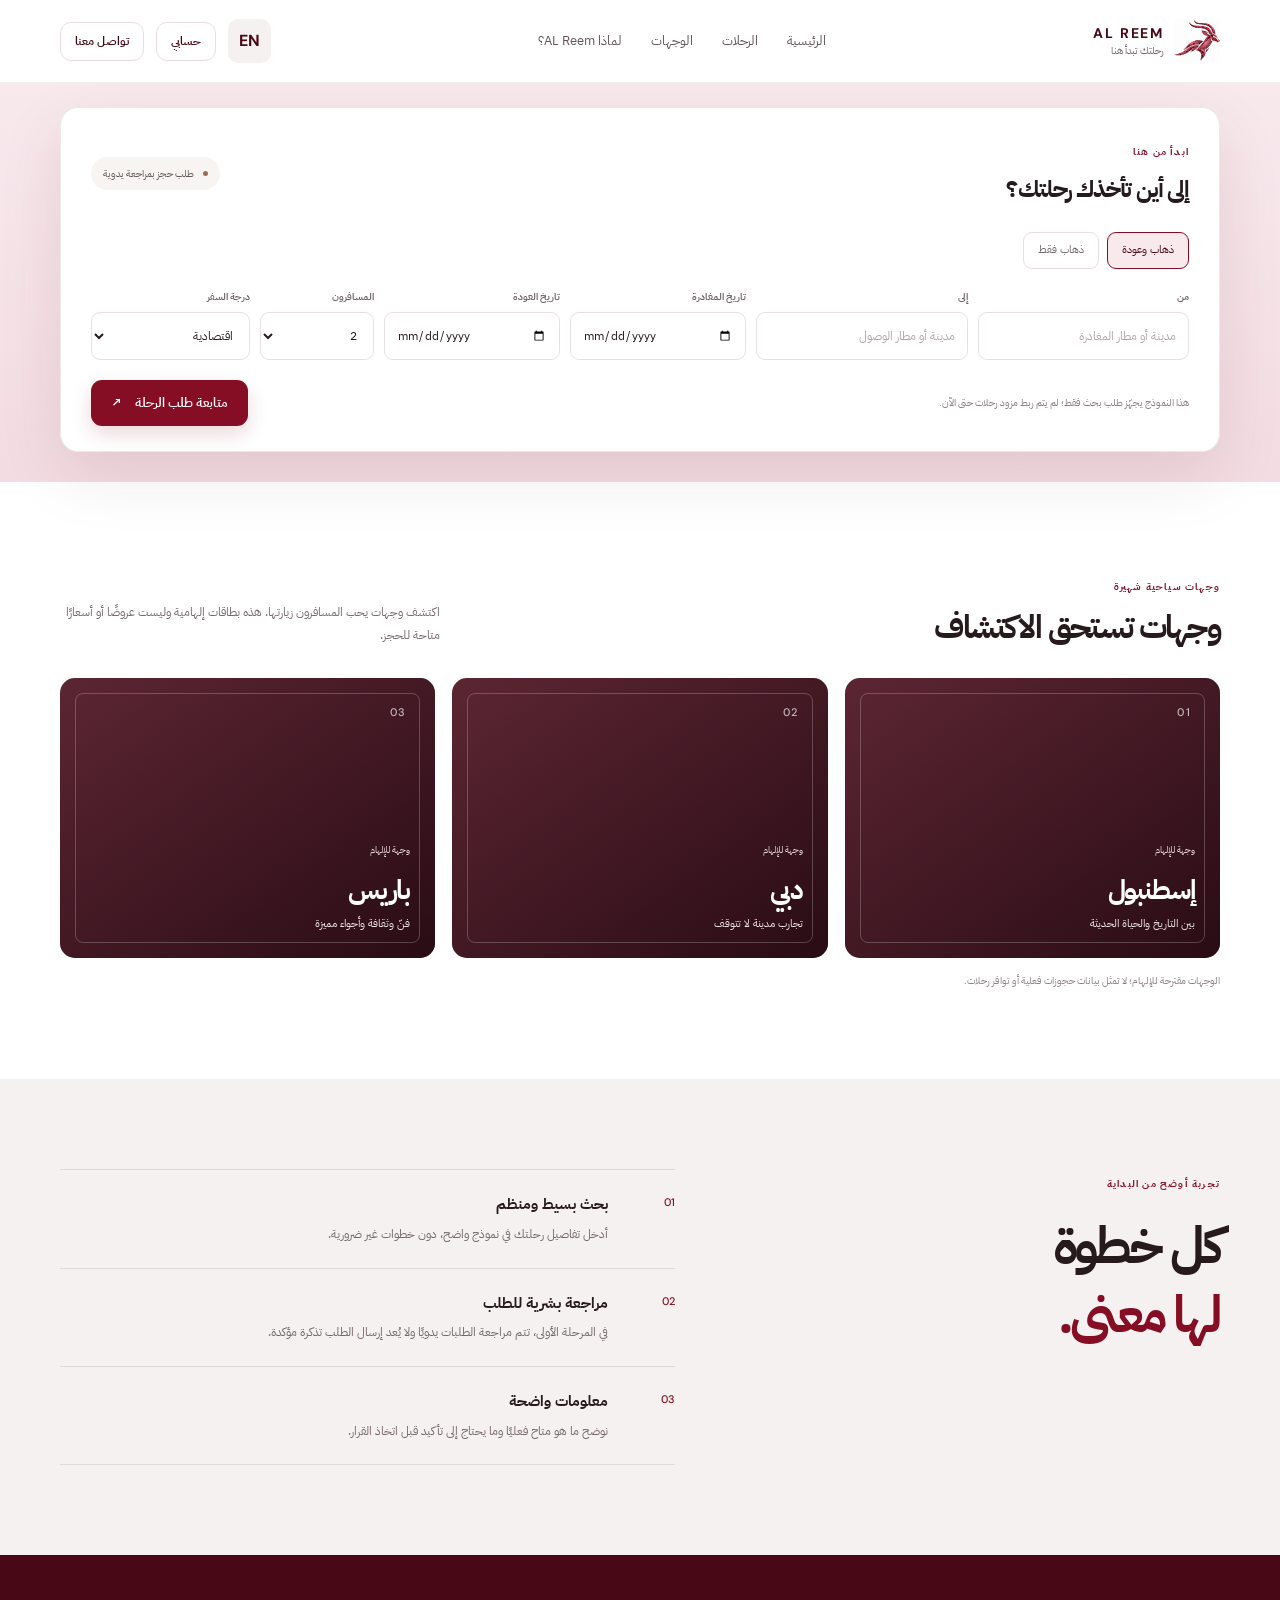
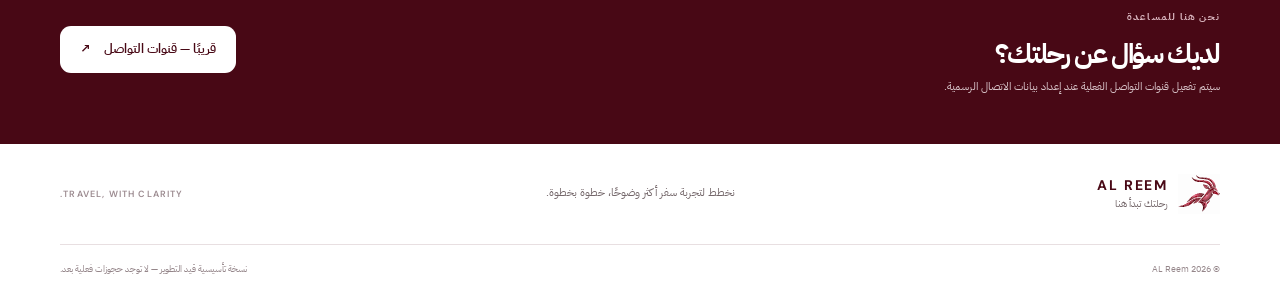
==== commit eec0487f: "Add account access to main navigation" ====
--- a/index.html
+++ b/index.html
@@ -31,7 +31,7 @@
       </nav>
       <div class="nav-actions">
         <button class="language-switch" id="languageToggle" type="button" aria-label="Switch language">EN</button>
-        <a class="button button-outline button-small" href="#contact" data-i18n="navContact">تواصل معنا</a>
+        <a class="button button-outline button-small" href="./auth.html" data-i18n="navAccount">حسابي</a><a class="button button-outline button-small" href="#contact" data-i18n="navContact">تواصل معنا</a>
       </div>
     </div>
   </header>
--- a/styles.css
+++ b/styles.css
@@ -22,3 +22,48 @@
 .brand-logo-footer{width:42px;height:42px;flex-basis:42px;}
 .brand{display:inline-flex;align-items:center;gap:10px;}
 @media(max-width:600px){.brand-logo{width:38px;height:38px;flex-basis:38px;}.brand-logo-footer{width:40px;height:40px;flex-basis:40px;}}
+
+
+/* Homepage layout update: put the existing flight search directly below the header. */
+.search-section{position:relative;padding:24px 0 30px;background:linear-gradient(180deg,#f8e9ed 0%,#f3dce2 100%)}
+.search-section .search-container{margin-top:0}
+
+
+/* صفحة نتائج البحث */
+.results-page{min-height:calc(100vh - 160px);padding:38px 0 70px;background:linear-gradient(180deg,#f8e9ed 0%,#fff 320px)}
+.results-top{display:flex;align-items:flex-start;justify-content:space-between;gap:22px;margin-bottom:24px}
+.results-top h1{font-size:clamp(28px,4vw,42px);line-height:1.35;margin:8px 0 10px;letter-spacing:-.04em}
+.results-top p{color:var(--muted);max-width:680px;margin:0}
+.trip-summary{display:grid;grid-template-columns:repeat(4,minmax(0,1fr));gap:12px;background:#fff;border:1px solid var(--line);border-radius:16px;padding:18px;margin:24px 0}
+.trip-summary div{min-width:0;padding-inline:8px;border-inline-start:1px solid var(--line)}
+.trip-summary div:first-child{border-inline-start:0}
+.trip-summary dt{font-size:11px;color:var(--muted);margin-bottom:5px}
+.trip-summary dd{margin:0;font-weight:700;overflow-wrap:anywhere}
+.results-empty{max-width:760px;margin:28px auto 0;background:#fff;border:1px solid var(--line);border-radius:20px;padding:clamp(22px,5vw,42px);text-align:center;box-shadow:var(--shadow)}
+.results-empty .empty-icon{display:grid;place-items:center;width:62px;height:62px;border-radius:18px;background:var(--red-soft);color:var(--red);font-size:27px;margin:0 auto 18px}
+.results-empty h2{font-size:25px;margin-bottom:10px}
+.results-empty p{color:var(--muted);line-height:1.9;margin-bottom:18px}
+.results-note{font-size:12px;background:#fbf7f5;border-radius:12px;padding:13px 16px;color:#6a565b}
+.results-actions{display:flex;justify-content:center;gap:10px;flex-wrap:wrap;margin-top:22px}
+.status-chip{display:inline-flex;align-items:center;gap:8px;border-radius:99px;background:#f8f4f2;color:#6a565b;padding:8px 12px;font-size:11px}
+@media(max-width:760px){.results-top{display:block}.results-top .status-chip{margin-top:14px}.trip-summary{grid-template-columns:repeat(2,minmax(0,1fr));gap:14px}.trip-summary div:nth-child(odd){border-inline-start:0}.trip-summary div:nth-child(even){border-inline-start:1px solid var(--line)}}
+@media(max-width:420px){.trip-summary{padding:14px;gap:12px}.trip-summary dd{font-size:13px}.results-empty h2{font-size:21px}}
+
+
+.account-panel{max-width:820px;margin:10px auto 40px;background:#fff;border:1px solid var(--line);border-radius:20px;padding:clamp(22px,5vw,42px);box-shadow:var(--shadow)}
+.account-panel h1{font-size:clamp(28px,4vw,40px);margin:8px 0}
+.muted{color:var(--muted)}
+.auth-tabs{display:flex;gap:10px;flex-wrap:wrap;margin:22px 0}
+.stack-form{display:grid;gap:16px;margin-top:20px}
+.stack-form [hidden]{display:none!important}
+.stack-form .field input,.stack-form .field select,.stack-form .field textarea{width:100%;padding:12px;border:1px solid var(--line);border-radius:10px;background:#fff;color:var(--ink)}
+.stack-form .field textarea{resize:vertical}
+.two-fields{display:grid;grid-template-columns:repeat(2,minmax(0,1fr));gap:14px}
+.booking-list{display:grid;gap:14px;margin-top:22px}
+.booking-card{border:1px solid var(--line);border-radius:14px;padding:18px;background:#fff;min-width:0}
+.booking-card h3{font-size:16px;overflow-wrap:anywhere;margin-bottom:10px}
+.booking-card p{color:var(--muted);font-size:13px;overflow-wrap:anywhere;margin-bottom:10px}
+.booking-card small{display:block;color:var(--muted);margin-top:12px}
+.admin-update{grid-template-columns:1fr}
+.admin-status{width:100%;padding:10px;border:1px solid var(--line);border-radius:10px;background:#fff}
+@media(max-width:560px){.two-fields{grid-template-columns:1fr}.account-panel{padding:20px}.auth-tabs .button{flex:1}.booking-card{padding:14px}}
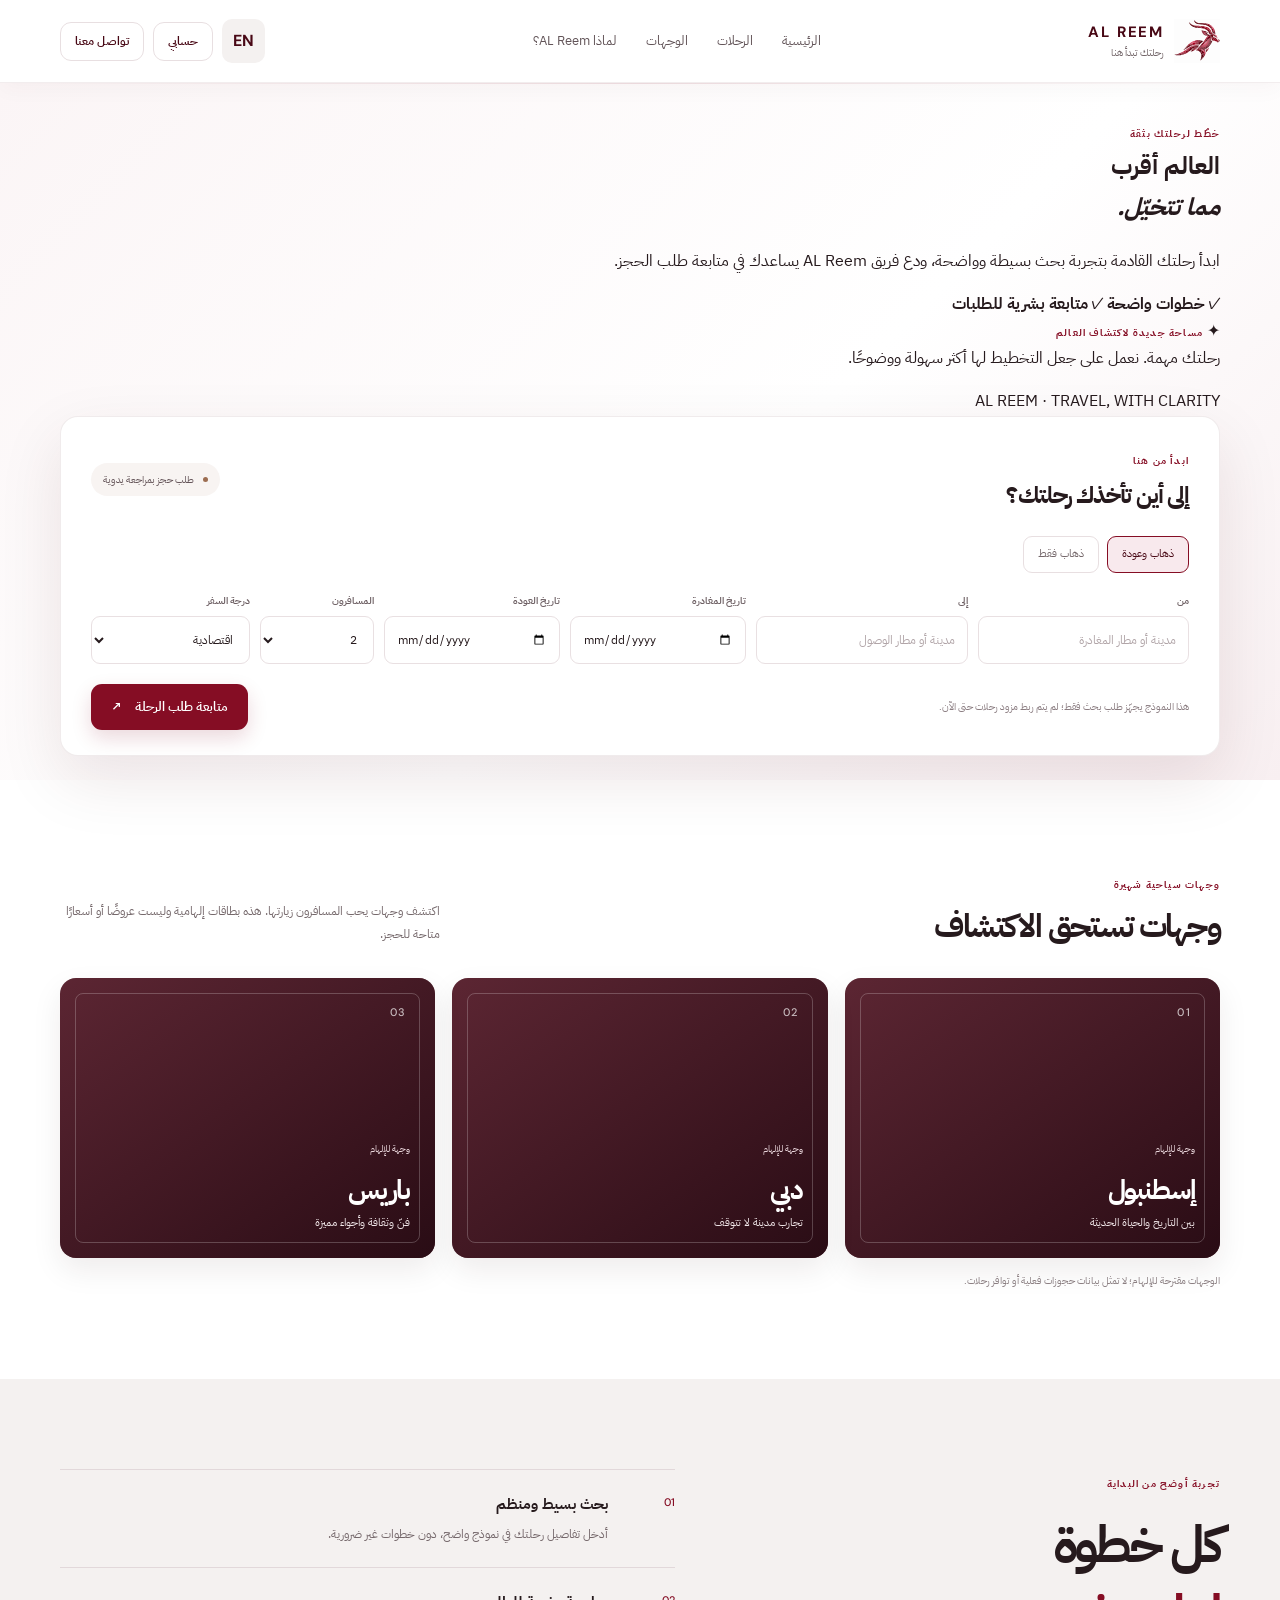
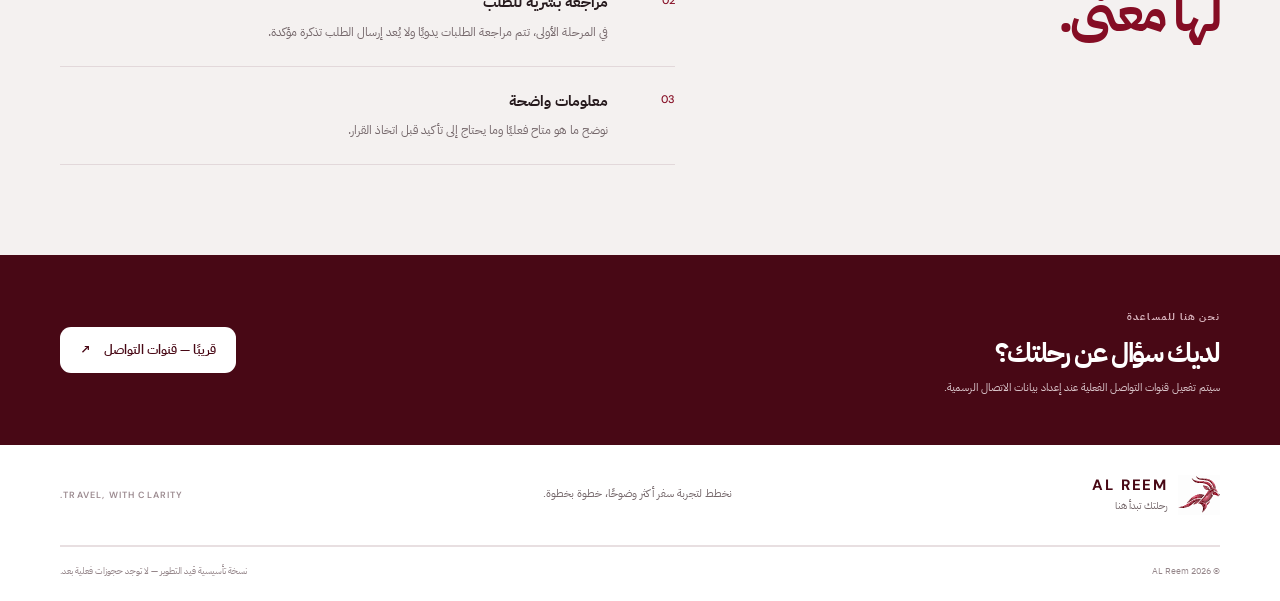
==== commit 3b6a6575: "Add polished bilingual homepage introduction" ====
--- a/index.html
+++ b/index.html
@@ -39,6 +39,23 @@
   <main id="main">
     <section class="search-section" id="home">
       <div class="container search-container" id="search">
+        <div class="home-intro">
+          <div class="home-intro-copy">
+            <span class="section-kicker" data-i18n="eyebrow">خطّط لرحلتك بثقة</span>
+            <h1 data-i18n="heroTitle">العالم أقرب<br><em>مما تتخيّل.</em></h1>
+            <p data-i18n="heroDescription">ابدأ رحلتك القادمة بتجربة بحث بسيطة وواضحة، ودع فريق AL Reem يساعدك في متابعة طلب الحجز.</p>
+            <div class="home-intro-points">
+              <span><i aria-hidden="true">✓</i><b data-i18n="pointOne">خطوات واضحة</b></span>
+              <span><i aria-hidden="true">✓</i><b data-i18n="pointTwo">متابعة بشرية للطلبات</b></span>
+            </div>
+          </div>
+          <aside class="home-intro-note">
+            <span class="intro-note-mark" aria-hidden="true">✦</span>
+            <span class="section-kicker" data-i18n="noteKicker">مساحة جديدة لاكتشاف العالم</span>
+            <p data-i18n="noteText">رحلتك مهمة. نعمل على جعل التخطيط لها أكثر سهولة ووضوحًا.</p>
+            <span class="intro-note-footer">AL REEM <span>·</span> TRAVEL, WITH CLARITY</span>
+          </aside>
+        </div>
         <div class="search-card">
           <div class="search-heading">
             <div>
--- a/styles.css
+++ b/styles.css
@@ -67,3 +67,79 @@
 .admin-update{grid-template-columns:1fr}
 .admin-status{width:100%;padding:10px;border:1px solid var(--line);border-radius:10px;background:#fff}
 @media(max-width:560px){.two-fields{grid-template-columns:1fr}.account-panel{padding:20px}.auth-tabs .button{flex:1}.booking-card{padding:14px}}
+
+
+/* AL REEM visual refinement — shared design system for all pages */
+:root{
+  --radius:18px;
+  --shadow:0 18px 48px rgba(72,8,21,.09);
+  --line:#e8dfe1;
+}
+body{background:#fff;letter-spacing:0}
+.site-header{box-shadow:0 5px 22px rgba(72,8,21,.035)}
+.brand-logo{display:block;object-fit:contain;flex:0 0 auto}
+.brand-copy strong{font-size:15px;letter-spacing:.12em}
+.brand-copy small{font-size:10px;line-height:1.5}
+.nav-actions{gap:9px}
+.search-section{position:relative;isolation:isolate;padding:36px 0 24px;background:linear-gradient(135deg,#fbf5f6 0%,#fff 58%,#f8eff1 100%)}
+.search-section:before{content:"";position:absolute;inset:0 0 auto;height:1px;background:linear-gradient(90deg,transparent,rgba(133,13,36,.12),transparent);pointer-events:none}
+.search-container{margin-top:0}
+.search-card{border-color:rgba(72,8,21,.08);box-shadow:0 24px 64px rgba(72,8,21,.10)}
+.search-heading h2{line-height:1.5}
+.section{scroll-margin-top:90px}
+.section-heading h2,.contact-inner h2{line-height:1.4}
+.destination-card{border-radius:16px;box-shadow:0 12px 30px rgba(32,15,19,.08)}
+.destination-card:focus-visible{outline:3px solid #c77b8c;outline-offset:3px}
+.results-page{min-height:calc(100vh - 160px);padding:48px 0 76px;background:linear-gradient(180deg,#fbf6f7 0,#fff 340px)}
+.results-top{align-items:center}
+.results-top h1,.account-panel h1{font-size:clamp(28px,4vw,40px);line-height:1.35;letter-spacing:-.035em}
+.trip-summary{border-radius:16px;box-shadow:0 12px 32px rgba(72,8,21,.045)}
+.results-empty,.account-panel{border:1px solid rgba(72,8,21,.08);border-radius:20px;box-shadow:0 16px 42px rgba(72,8,21,.055)}
+.results-empty{padding:clamp(24px,4vw,42px)}
+.account-panel{max-width:850px;margin-inline:auto;padding:clamp(22px,4vw,38px);background:#fff}
+.account-panel .form-message{overflow-wrap:anywhere}
+.stack-form{gap:17px}
+.stack-form .field>span{font-size:12px}
+.stack-form .field input,.stack-form .field select,.stack-form .field textarea{min-height:46px;font-size:14px}
+.stack-form .button{min-height:48px}
+.booking-card{box-shadow:0 8px 22px rgba(72,8,21,.035)}
+.booking-card .admin-update{display:grid;gap:10px}
+.form-message:empty{display:none}
+.site-footer{background:#fff}
+.footer-bottom{border-top:1px solid var(--line)}
+@media(max-width:720px){
+  .search-section{padding:20px 0 18px}
+  .search-card{padding:22px 17px 18px}
+  .search-heading{gap:10px}
+  .search-heading h2{font-size:21px}
+  .manual-badge{white-space:normal;max-width:100%;line-height:1.7}
+  .nav-wrap{gap:8px}
+  .brand{gap:8px}
+  .brand-logo{width:38px;height:38px}
+  .brand-copy strong{font-size:13px}
+  .nav-actions{gap:6px}
+  .language-switch{padding:8px 10px}
+  .results-page{padding:28px 0 48px}
+  .results-top{align-items:flex-start;flex-direction:column;gap:15px}
+  .trip-summary{grid-template-columns:repeat(2,minmax(0,1fr));gap:12px}
+  .results-actions{display:grid;grid-template-columns:1fr}
+  .results-actions .button{width:100%}
+  .account-panel{padding:21px 17px;border-radius:16px}
+  .auth-tabs{gap:7px}
+  .auth-tabs .button{min-width:0;padding-inline:10px}
+  .two-fields{grid-template-columns:1fr;gap:15px}
+}
+@media(max-width:380px){
+  .container{width:calc(100% - 24px)}
+  .brand-copy small{font-size:9px}
+  .trip-summary{grid-template-columns:1fr}
+  .search-heading h2{font-size:19px}
+}
+
+
+@media(max-width:720px){
+  .nav-actions .button[href="./auth.html"]{display:inline-flex;min-height:36px;padding:7px 10px;font-size:11px}
+  .nav-actions .button[href="#contact"]{display:none}
+  .nav-wrap{position:relative}
+  .menu-toggle{flex:0 0 38px;width:38px;height:38px}
+}
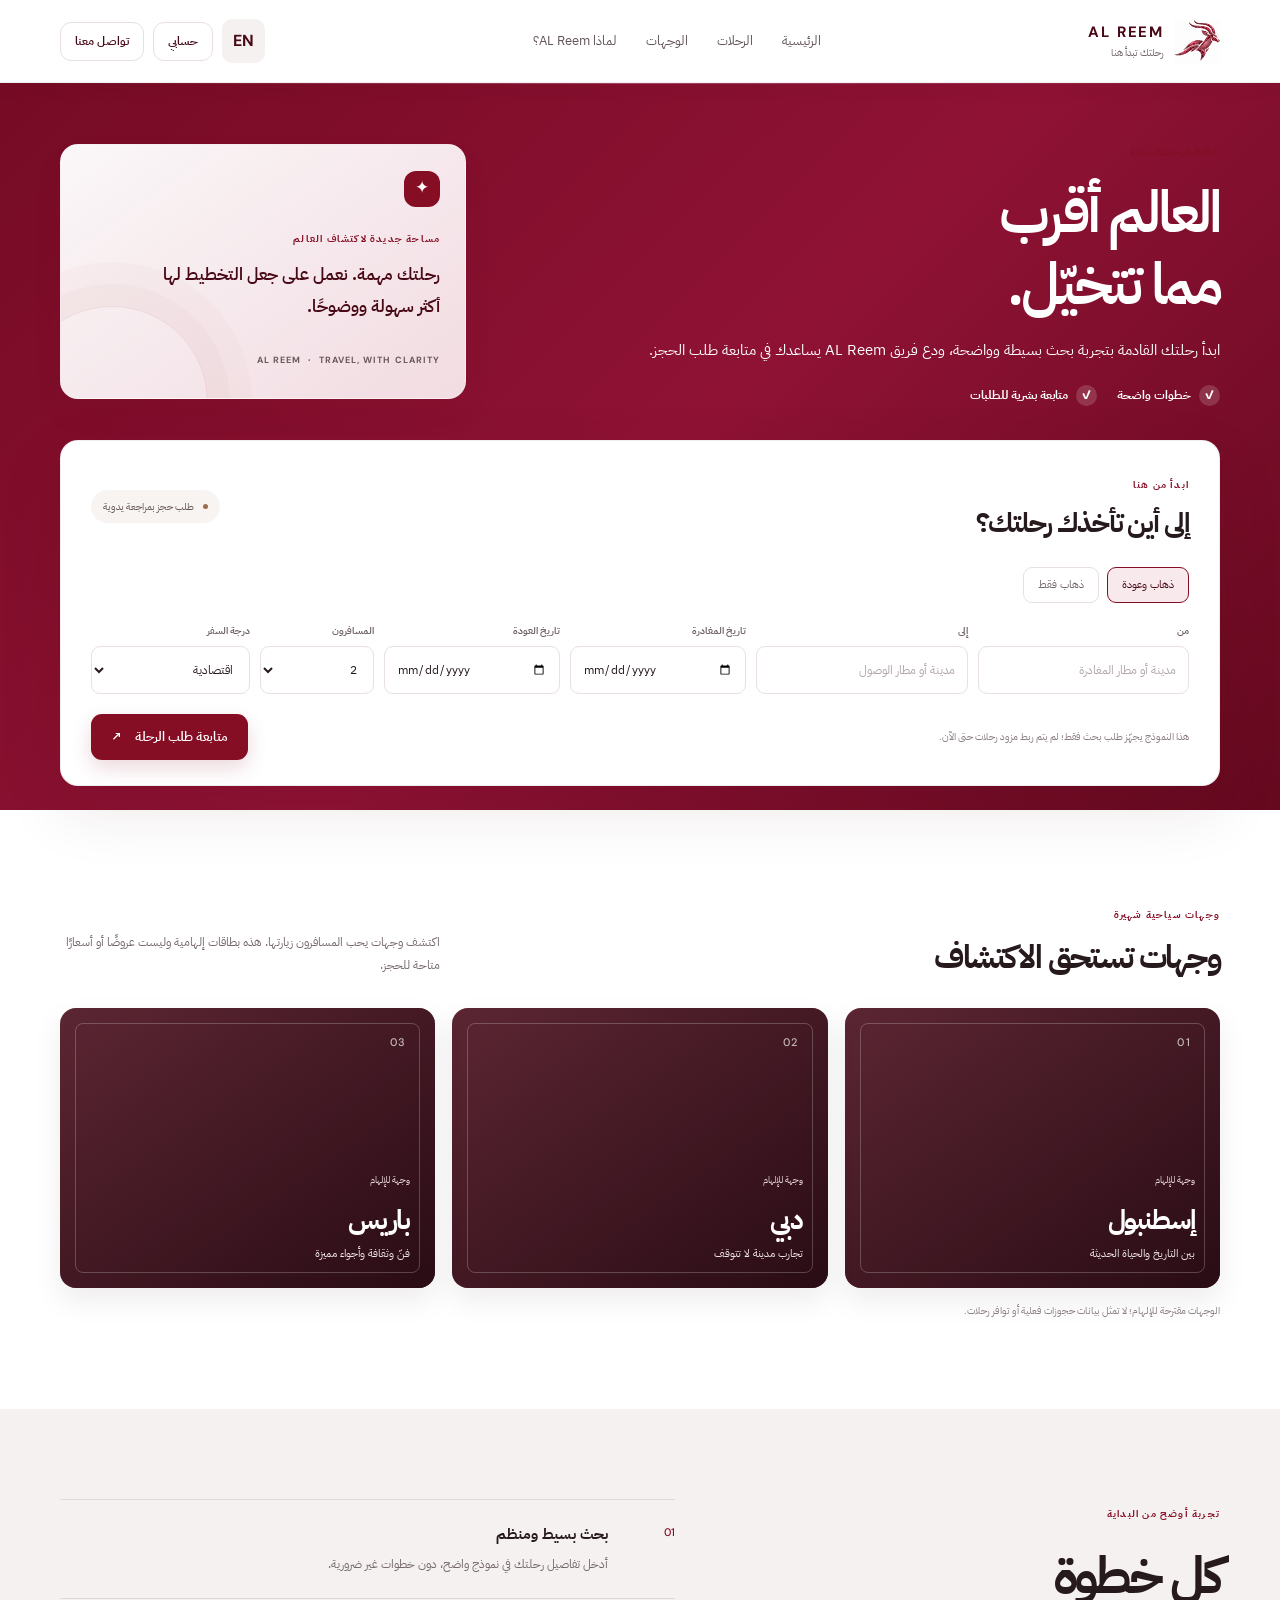
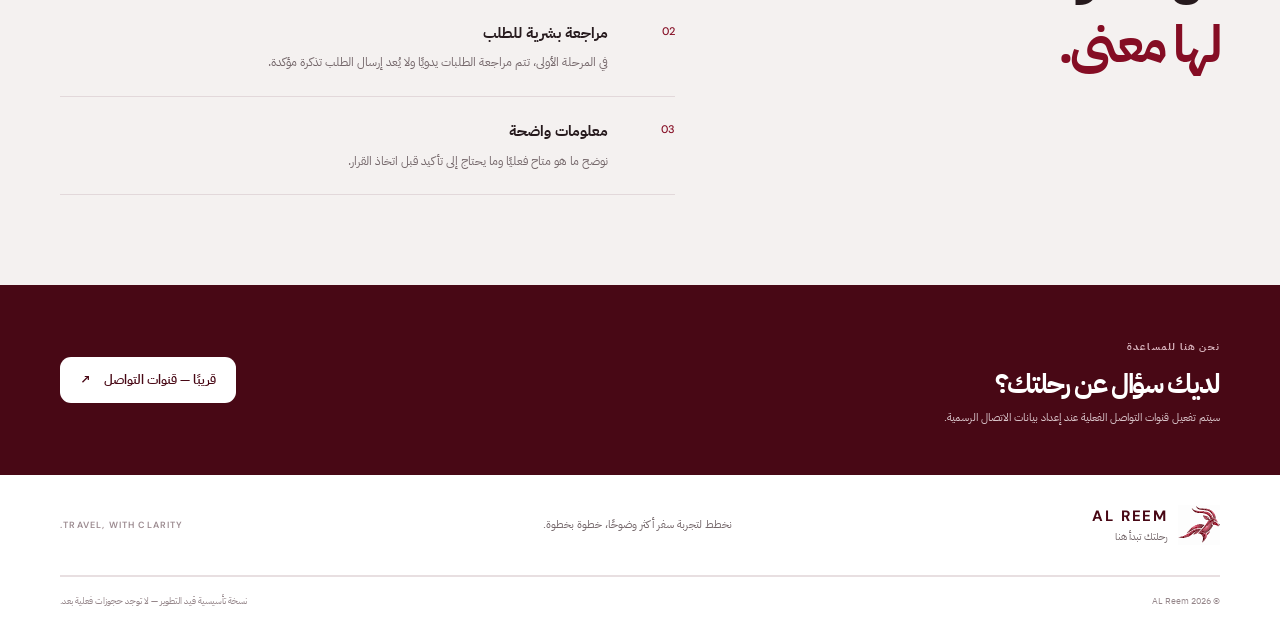
==== commit 2dfd0229: "Improve flight search field constraints" ====
--- a/index.html
+++ b/index.html
@@ -73,20 +73,20 @@
             <div class="search-fields">
               <label class="field">
                 <span data-i18n="fromLabel">من</span>
-                <input id="origin" name="origin" autocomplete="off" required placeholder="مدينة أو مطار المغادرة" data-i18n-placeholder="fromPlaceholder">
+                <input id="origin" name="origin" autocomplete="off" minlength="2" maxlength="120" required aria-describedby="formMessage" placeholder="مدينة أو مطار المغادرة" data-i18n-placeholder="fromPlaceholder">
               </label>
               <div class="route-swap" aria-hidden="true">⇄</div>
               <label class="field">
                 <span data-i18n="toLabel">إلى</span>
-                <input id="destination" name="destination" autocomplete="off" required placeholder="مدينة أو مطار الوصول" data-i18n-placeholder="toPlaceholder">
+                <input id="destination" name="destination" autocomplete="off" minlength="2" maxlength="120" required aria-describedby="formMessage" placeholder="مدينة أو مطار الوصول" data-i18n-placeholder="toPlaceholder">
               </label>
               <label class="field">
                 <span data-i18n="departLabel">تاريخ المغادرة</span>
-                <input id="departDate" name="departDate" type="date" required>
+                <input id="departDate" name="departDate" type="date" required aria-describedby="formMessage">
               </label>
               <label class="field" id="returnField">
                 <span data-i18n="returnLabel">تاريخ العودة</span>
-                <input id="returnDate" name="returnDate" type="date">
+                <input id="returnDate" name="returnDate" type="date" aria-describedby="formMessage">
               </label>
               <label class="field field-passengers">
                 <span data-i18n="passengersLabel">المسافرون</span>
--- a/styles.css
+++ b/styles.css
@@ -143,3 +143,49 @@
   .nav-wrap{position:relative}
   .menu-toggle{flex:0 0 38px;width:38px;height:38px}
 }
+
+
+/* Homepage editorial introduction */
+.home-intro{display:grid;grid-template-columns:minmax(0,1.25fr) minmax(230px,.75fr);align-items:center;gap:clamp(28px,6vw,82px);padding:18px 0 34px}
+.home-intro-copy{max-width:690px}
+.home-intro-copy h1{font-size:clamp(36px,4.8vw,58px);line-height:1.24;letter-spacing:-.055em;font-weight:600;margin:13px 0 14px;color:var(--red-deep)}
+.home-intro-copy h1 em{font-style:normal;color:var(--red)}
+.home-intro-copy>p{max-width:600px;color:var(--muted);font-size:15px;line-height:2;margin:0}
+.home-intro-points{display:flex;gap:20px;flex-wrap:wrap;margin-top:20px}
+.home-intro-points>span{display:inline-flex;align-items:center;gap:8px;color:#5f5054;font-size:12px}
+.home-intro-points i{font-style:normal;display:grid;place-items:center;width:21px;height:21px;border-radius:50%;background:#f4e4e8;color:var(--red);font-size:12px;font-weight:700}
+.home-intro-note{position:relative;min-height:180px;padding:26px 25px;border:1px solid rgba(133,13,36,.10);border-radius:18px;background:linear-gradient(145deg,rgba(255,255,255,.94),rgba(248,233,237,.72));box-shadow:0 15px 35px rgba(72,8,21,.045);overflow:hidden}
+.home-intro-note:after{content:"";position:absolute;inset-inline-end:-45px;bottom:-100px;width:190px;height:190px;border:1px solid rgba(133,13,36,.09);border-radius:50%;box-shadow:0 0 0 22px rgba(133,13,36,.025),0 0 0 44px rgba(133,13,36,.02);pointer-events:none}
+.intro-note-mark{display:grid;place-items:center;width:36px;height:36px;margin-bottom:17px;border-radius:12px;background:var(--red);color:#fff;font-size:17px}
+.home-intro-note p{position:relative;z-index:1;max-width:290px;margin:8px 0 22px;color:var(--red-deep);font-size:17px;line-height:1.9;font-weight:600}
+.intro-note-footer{position:relative;z-index:1;font:700 9px var(--font-en);letter-spacing:.12em;color:var(--muted)}
+.intro-note-footer span{padding-inline:4px;color:var(--red)}
+.search-heading{align-items:center}
+.search-heading h2{font-size:clamp(21px,2.3vw,27px)}
+@media(max-width:900px){.home-intro{gap:25px;grid-template-columns:minmax(0,1.1fr) minmax(200px,.9fr)}.home-intro-note{padding:22px}.home-intro-copy>p{font-size:14px}}
+@media(max-width:720px){.home-intro{grid-template-columns:1fr;gap:20px;padding:12px 0 22px}.home-intro-copy h1{font-size:clamp(35px,10vw,46px);margin:10px 0 12px}.home-intro-copy>p{font-size:13px;line-height:1.9}.home-intro-points{gap:10px 16px;margin-top:15px}.home-intro-points>span{font-size:11px}.home-intro-note{min-height:0;padding:17px 18px;display:grid;grid-template-columns:36px 1fr;column-gap:12px;align-items:center}.intro-note-mark{grid-row:span 2;margin:0}.home-intro-note .section-kicker{align-self:end}.home-intro-note p{grid-column:2;margin:4px 0 9px;font-size:14px;line-height:1.7}.intro-note-footer{grid-column:2;font-size:8px}.search-container{margin-top:0}}
+@media(max-width:380px){.home-intro-points{display:grid;gap:9px}.home-intro-note{padding:15px}.home-intro-copy h1{font-size:34px}}
+
+
+/* User-requested burgundy flight-search background */
+.search-section{
+  background:linear-gradient(135deg,#760b25 0%,#8f1234 52%,#65091f 100%);
+}
+.search-section:before{
+  background:linear-gradient(90deg,transparent,rgba(255,255,255,.25),transparent);
+}
+.search-section .home-intro-copy h1,
+.search-section .home-intro-copy h1 em,
+.search-section .home-intro-copy>p,
+.search-section .home-intro-points>span{
+  color:#fff;
+}
+.search-section .home-intro-points i{
+  background:rgba(255,255,255,.16);
+  color:#fff;
+}
+.search-section .home-intro-note{
+  background:linear-gradient(145deg,rgba(255,255,255,.97),rgba(248,233,237,.94));
+  border-color:rgba(255,255,255,.24);
+}
+.search-section .intro-note-footer{color:#6a565b}
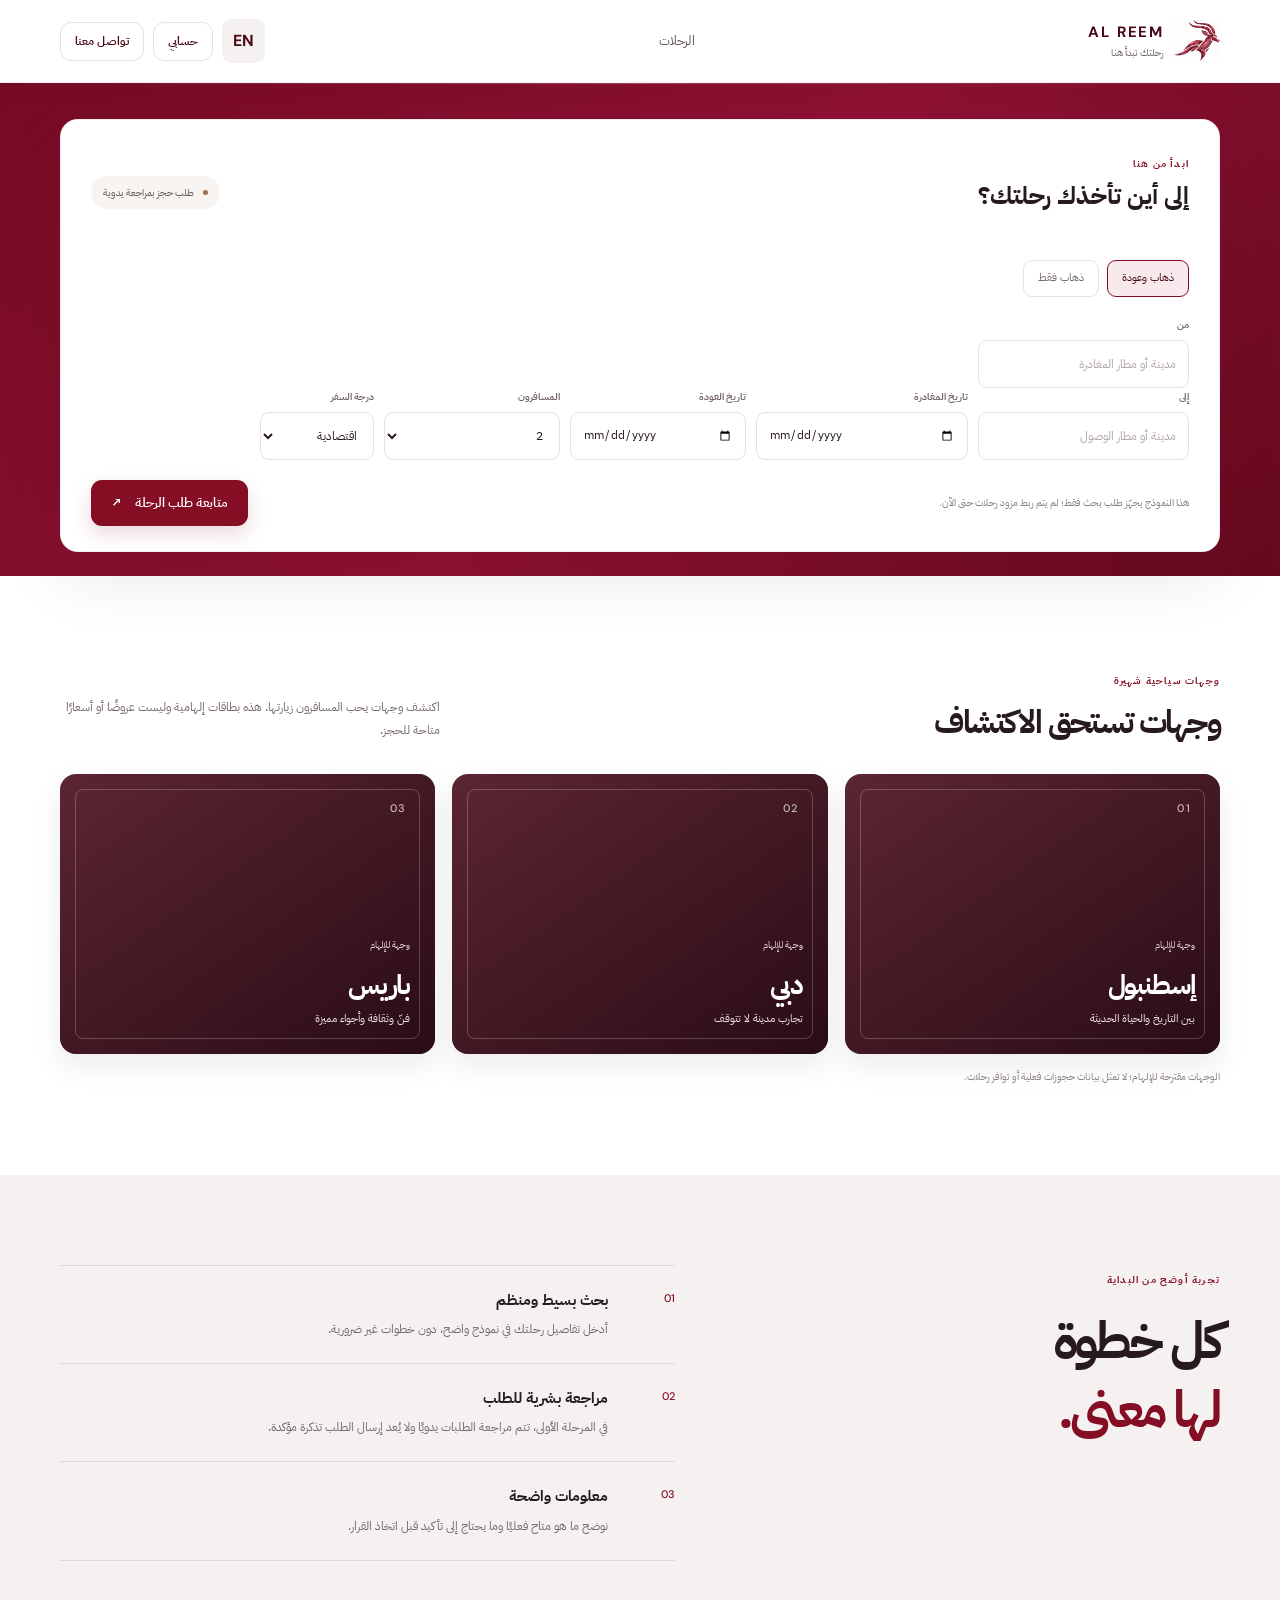
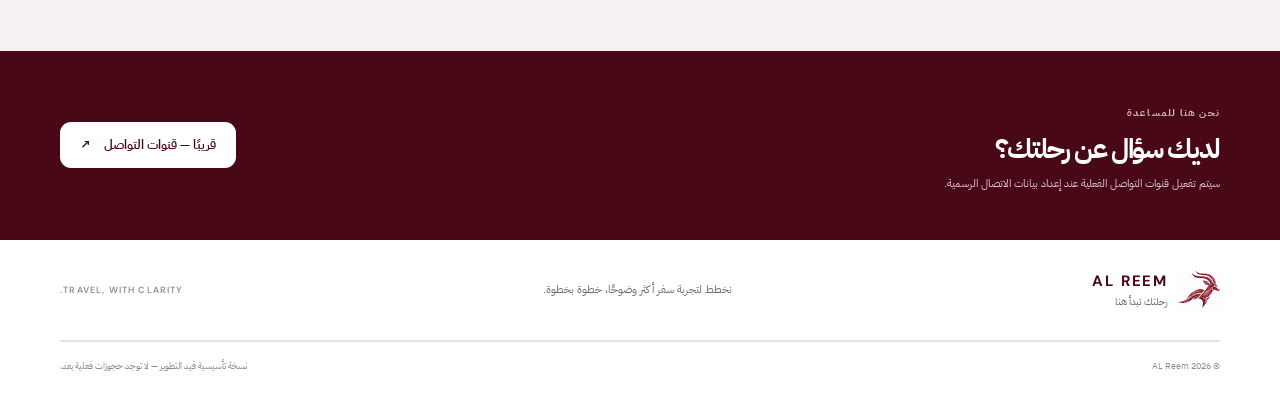
==== commit e5c191e9: "Keep root and public index.html synchronized" ====
--- a/index.html
+++ b/index.html
@@ -24,10 +24,7 @@
       </a>
       <button class="menu-toggle" id="menuToggle" aria-label="فتح القائمة" aria-expanded="false">☰</button>
       <nav class="main-nav" id="mainNav" aria-label="Main navigation">
-        <a href="#home" data-i18n="navHome">الرئيسية</a>
         <a href="#search" data-i18n="navFlights">الرحلات</a>
-        <a href="#destinations" data-i18n="navDestinations">الوجهات</a>
-        <a href="#why-us" data-i18n="navAbout">لماذا AL Reem؟</a>
       </nav>
       <div class="nav-actions">
         <button class="language-switch" id="languageToggle" type="button" aria-label="Switch language">EN</button>
@@ -39,28 +36,11 @@
   <main id="main">
     <section class="search-section" id="home">
       <div class="container search-container" id="search">
-        <div class="home-intro">
-          <div class="home-intro-copy">
-            <span class="section-kicker" data-i18n="eyebrow">خطّط لرحلتك بثقة</span>
-            <h1 data-i18n="heroTitle">العالم أقرب<br><em>مما تتخيّل.</em></h1>
-            <p data-i18n="heroDescription">ابدأ رحلتك القادمة بتجربة بحث بسيطة وواضحة، ودع فريق AL Reem يساعدك في متابعة طلب الحجز.</p>
-            <div class="home-intro-points">
-              <span><i aria-hidden="true">✓</i><b data-i18n="pointOne">خطوات واضحة</b></span>
-              <span><i aria-hidden="true">✓</i><b data-i18n="pointTwo">متابعة بشرية للطلبات</b></span>
-            </div>
-          </div>
-          <aside class="home-intro-note">
-            <span class="intro-note-mark" aria-hidden="true">✦</span>
-            <span class="section-kicker" data-i18n="noteKicker">مساحة جديدة لاكتشاف العالم</span>
-            <p data-i18n="noteText">رحلتك مهمة. نعمل على جعل التخطيط لها أكثر سهولة ووضوحًا.</p>
-            <span class="intro-note-footer">AL REEM <span>·</span> TRAVEL, WITH CLARITY</span>
-          </aside>
-        </div>
         <div class="search-card">
           <div class="search-heading">
             <div>
-              <span class="section-kicker" data-i18n="searchKicker">ابدأ من هنا</span>
-              <h2 data-i18n="searchTitle">إلى أين تأخذك رحلتك؟</h2>
+              <span class="section-kicker" data-i18n="searchKicker">ابحث بسهولة</span>
+              <h1 data-i18n="searchTitle">ابحث عن رحلتك</h1>
             </div>
             <span class="manual-badge"><span></span><span data-i18n="manualBadge">طلب حجز بمراجعة يدوية</span></span>
           </div>
@@ -71,15 +51,17 @@
               <label class="radio-pill"><input type="radio" name="tripType" value="oneway"><span data-i18n="oneWay">ذهاب فقط</span></label>
             </fieldset>
             <div class="search-fields">
+              <div class="route-fields">
               <label class="field">
                 <span data-i18n="fromLabel">من</span>
-                <input id="origin" name="origin" autocomplete="off" minlength="2" maxlength="120" required aria-describedby="formMessage" placeholder="مدينة أو مطار المغادرة" data-i18n-placeholder="fromPlaceholder">
+                <input id="origin" name="origin" autocomplete="off" minlength="2" maxlength="120" required aria-describedby="formMessage" placeholder="مدينة أو مطار المغادرة" data-i18n-placeholder="fromPlaceholder"><div class="airport-suggestions" id="originSuggestions" role="listbox" hidden></div>
               </label>
-              <div class="route-swap" aria-hidden="true">⇄</div>
+              <button class="route-swap" id="swapAirports" type="button" aria-label="تبديل مطاري المغادرة والوصول" title="تبديل المسار">⇄</button>
               <label class="field">
                 <span data-i18n="toLabel">إلى</span>
-                <input id="destination" name="destination" autocomplete="off" minlength="2" maxlength="120" required aria-describedby="formMessage" placeholder="مدينة أو مطار الوصول" data-i18n-placeholder="toPlaceholder">
+                <input id="destination" name="destination" autocomplete="off" minlength="2" maxlength="120" required aria-describedby="formMessage" placeholder="مدينة أو مطار الوصول" data-i18n-placeholder="toPlaceholder"><div class="airport-suggestions" id="destinationSuggestions" role="listbox" hidden></div>
               </label>
+              </div>
               <label class="field">
                 <span data-i18n="departLabel">تاريخ المغادرة</span>
                 <input id="departDate" name="departDate" type="date" required aria-describedby="formMessage">
--- a/styles.css
+++ b/styles.css
@@ -189,3 +189,63 @@
   border-color:rgba(255,255,255,.24);
 }
 .search-section .intro-note-footer{color:#6a565b}
+
+
+/* Live flight results */
+.live-results { display: grid; gap: 1rem; margin: 1.25rem 0; }
+.flight-result-card { display: grid; gap: .5rem; padding: 1rem 1.1rem; border: 1px solid var(--line, #e7dfe1); border-radius: 1rem; background: var(--surface, #fff); text-align: start; }
+.flight-result-card h3 { margin: 0; font-size: 1.05rem; }
+.flight-result-card p { margin: 0; line-height: 1.6; }
+.flight-result-card strong { color: var(--primary, #850d24); font-size: 1.2rem; }
+.flight-result-card [hidden] { display: none !important; }
+
+/* In-page airport suggestions: separate from mobile keyboard autocomplete. */
+.field { position: relative; }
+.airport-suggestions[hidden] { display: none !important; }
+.airport-suggestions {
+  position: absolute; z-index: 1000; top: calc(100% + 8px); inset-inline: 0;
+  max-height: 280px; overflow-y: auto; padding: 6px;
+  border: 1px solid rgba(133, 13, 36, .22); border-radius: 14px;
+  background: #fff; box-shadow: 0 16px 36px rgba(35, 13, 20, .18); text-align: start;
+}
+.airport-suggestion {
+  display: flex; width: 100%; flex-direction: column; gap: 4px; align-items: flex-start;
+  padding: 11px 12px; border: 0; border-radius: 9px; background: transparent;
+  color: #30242a; font: inherit; text-align: start; cursor: pointer;
+}
+.airport-suggestion:hover, .airport-suggestion:focus-visible, .airport-suggestion[aria-selected="true"] { background: #f8edf0; outline: none; }
+.airport-suggestion-main { font-size: .94rem; font-weight: 600; line-height: 1.45; }
+.airport-suggestion-meta { color: #796a70; font-size: .82rem; }
+
+
+/* Modern, selectable live flight cards */
+.live-results{gap:16px;margin:22px 0}
+.flight-result-card{gap:16px;padding:20px;border:1px solid #e9dfe2;border-radius:20px;background:linear-gradient(145deg,#fff 0%,#fffafb 100%);box-shadow:0 8px 24px rgba(59,18,30,.055);transition:transform .18s ease,box-shadow .18s ease,border-color .18s ease}
+.flight-result-card:hover{transform:translateY(-2px);border-color:#d9b5bf;box-shadow:0 14px 30px rgba(59,18,30,.09)}
+.flight-card-top{display:flex;align-items:center;gap:12px;min-width:0}
+.airline-logo{display:grid;place-items:center;flex:0 0 48px;width:48px;height:48px;border-radius:15px;background:linear-gradient(145deg,#8c1534,#5d0b22);color:#fff;font:700 14px var(--font-en,Arial,sans-serif);letter-spacing:-.04em;box-shadow:inset 0 1px 0 rgba(255,255,255,.2)}
+.airline-name{min-width:0;display:grid;gap:3px}
+.airline-name h3{margin:0;color:#2e2025;font-size:1rem;font-weight:700;line-height:1.5}
+.airline-subtitle{color:#85747a;font-size:.76rem;direction:ltr;text-align:start}
+.flight-route-line{display:grid;grid-template-columns:minmax(0,1fr) minmax(90px,.85fr) minmax(0,1fr);align-items:center;gap:12px;padding:15px 0;border-block:1px solid #f1e9eb}
+.flight-time-block{display:grid;gap:5px;min-width:0}
+.flight-time-block strong{font-size:.88rem;line-height:1.6;color:#302229;font-weight:650}
+.flight-time-block span{font-size:.78rem;color:#8a777e;direction:ltr;text-align:start}
+.flight-arrival{text-align:end}
+.flight-arrival span{ text-align:end }
+.flight-route-middle{display:grid;justify-items:center;gap:7px;min-width:0}
+.flight-duration{font-size:.76rem;font-weight:700;color:#6d5660;white-space:nowrap}
+.flight-route-track{position:relative;width:100%;height:1px;background:#d8b5bf}
+.flight-route-track:before,.flight-route-track:after{content:"";position:absolute;top:50%;width:7px;height:7px;border:1.5px solid #a04c64;border-radius:50%;background:#fff;transform:translateY(-50%)}
+.flight-route-track:before{inset-inline-start:0}.flight-route-track:after{inset-inline-end:0}
+.flight-stop-label{font-size:.75rem;color:#8a1b39;font-weight:700;white-space:nowrap}
+.flight-card-bottom{display:flex;align-items:center;justify-content:space-between;gap:14px;flex-wrap:wrap}
+.flight-price{font-size:1.2rem;font-weight:750;color:#850d24;font-variant-numeric:tabular-nums}
+.flight-select{min-height:42px;padding:10px 17px;white-space:nowrap;cursor:pointer}
+.flight-warning{margin:0;padding:10px 12px;border-radius:10px;background:#fff6e7;color:#80500b;font-size:.82rem;line-height:1.7}
+@media(max-width:520px){.flight-result-card{padding:15px;border-radius:16px;gap:13px}.airline-logo{width:42px;height:42px;flex-basis:42px;border-radius:13px}.flight-route-line{grid-template-columns:minmax(0,1fr) minmax(72px,.7fr) minmax(0,1fr);gap:7px;padding:12px 0}.flight-time-block strong{font-size:.76rem}.flight-time-block span{font-size:.7rem}.flight-duration,.flight-stop-label{font-size:.68rem}.flight-card-bottom{align-items:stretch}.flight-price{align-self:center;font-size:1.1rem}.flight-select{flex:1;padding-inline:10px;font-size:.84rem}}
+
+.airline-logo img{display:block;width:100%;height:100%;padding:6px;object-fit:contain;border-radius:inherit;background:#fff}.airline-logo:has(img){background:#fff;border:1px solid #eee3e6;box-shadow:none}
+
+.flight-number-badge{display:inline-flex;align-items:center;align-self:flex-start;max-width:100%;padding:6px 10px;border:1px solid #ead6dc;border-radius:999px;background:#fff5f7;color:#85132f;font-size:.78rem;font-weight:700;line-height:1.5;direction:auto;overflow-wrap:anywhere}
+#flightNumber{background:#faf7f8;color:#651126;font-weight:700;direction:ltr;text-align:start}
